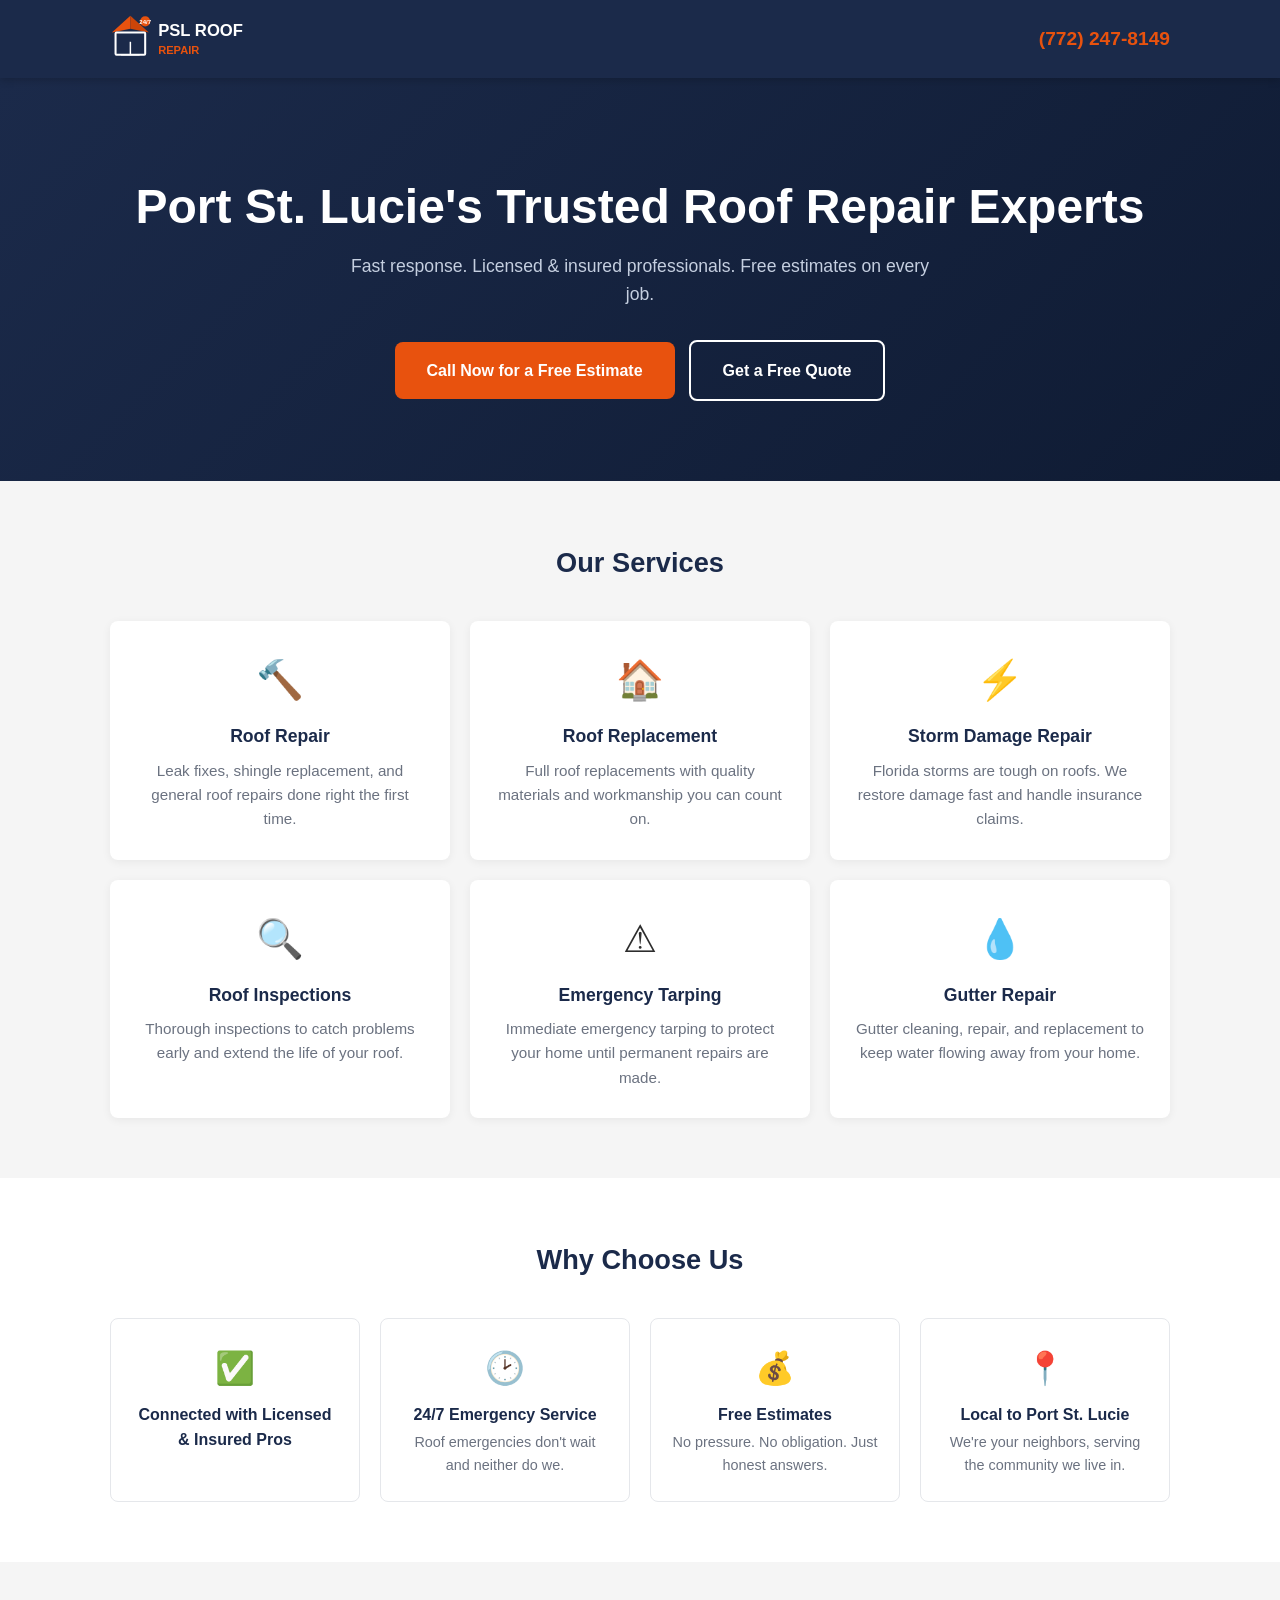
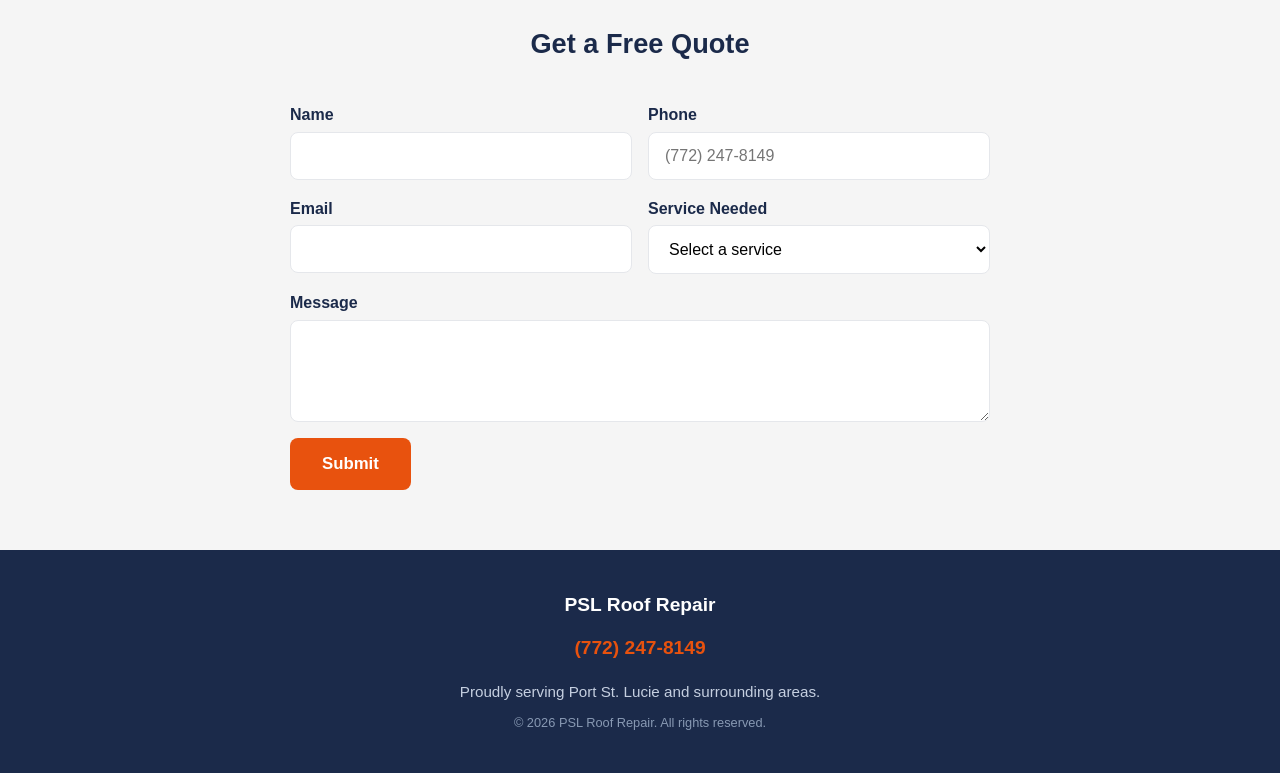
==== index.html @ 0d6a842d "Initial commit of PSL Roof Repair site" ====
<!DOCTYPE html>
<html lang="en">
<head>
    <meta charset="UTF-8">
    <meta name="viewport" content="width=device-width, initial-scale=1.0">
    <title>PSL Roof Repair | Port St. Lucie's Trusted Roofing Experts</title>
    <meta name="description" content="Fast, reliable roof repair in Port St. Lucie, FL. Licensed & insured professionals. Free estimates. Call now for emergency service.">
    <meta name="keywords" content="roof repair Port St Lucie, roofing contractor Port St Lucie FL, storm damage repair, roof replacement, emergency roof repair, gutter repair, roof inspection">
    <link rel="canonical" href="https://example.com/">
    <!-- Security headers -->
    <meta name="referrer" content="strict-origin-when-cross-origin">
    <meta http-equiv="X-Content-Type-Options" content="nosniff">
    <!-- Open Graph -->
    <meta property="og:title" content="PSL Roof Repair | Port St. Lucie's Trusted Roofing Experts">
    <meta property="og:description" content="Fast, reliable roof repair in Port St. Lucie, FL. Licensed & insured professionals. Free estimates. Call now for emergency service.">
    <meta property="og:type" content="website">
    <meta property="og:locale" content="en_US">
    <!-- Schema.org LocalBusiness -->
    <script type="application/ld+json">
    {
        "@context": "https://schema.org",
        "@type": "RoofingContractor",
        "name": "PSL Roof Repair",
        "description": "Fast, reliable roof repair in Port St. Lucie, FL. Licensed & insured professionals.",
        "telephone": "+1-772-247-8149",
        "url": "https://example.com/",
        "areaServed": {
            "@type": "City",
            "name": "Port St. Lucie",
            "containedInPlace": {
                "@type": "State",
                "name": "Florida"
            }
        },
        "serviceType": [
            "Roof Repair",
            "Roof Replacement",
            "Storm Damage Repair",
            "Roof Inspection",
            "Emergency Tarping",
            "Gutter Repair"
        ],
        "address": {
            "@type": "PostalAddress",
            "addressLocality": "Port St. Lucie",
            "addressRegion": "FL",
            "addressCountry": "US"
        },
        "openingHours": "Mo-Su 00:00-23:59",
        "priceRange": "$$"
    }
    </script>
    <link rel="stylesheet" href="styles.css">
</head>
<body>

    <header class="site-header" id="siteHeader">
        <div class="header-inner">
            <a href="/" class="logo" aria-label="PSL Roof Repair - Home">
                <svg xmlns="http://www.w3.org/2000/svg" viewBox="0 0 175 54" aria-hidden="true" focusable="false">
                    <!-- House icon -->
                    <polygon points="22,2 2,20 22,16" fill="#e8520e"/>
                    <polygon points="22,2 42,20 22,16" fill="#cc4509"/>
                    <rect x="6" y="20" width="32" height="24" rx="1" fill="none" stroke="#ffffff" stroke-width="2.2" stroke-linejoin="round"/>
                    <line x1="22" y1="44" x2="22" y2="30" stroke="#ffffff" stroke-width="1.6"/>
                    <line x1="12" y1="44" x2="32" y2="44" stroke="#ffffff" stroke-width="1.6"/>
                    <!-- 24/7 emergency badge -->
                    <circle cx="38" cy="8" r="5.5" fill="#e8520e"/>
                    <text x="38" y="10.5" text-anchor="middle" font-family="Arial,Helvetica,sans-serif" font-size="6.5" font-weight="bold" fill="#ffffff">24/7</text>
                    <!-- Company name -->
                    <text x="52" y="24" font-family="Arial,Helvetica,sans-serif" font-size="18" font-weight="bold" fill="#ffffff">PSL ROOF</text>
                    <text x="52" y="43" font-family="Arial,Helvetica,sans-serif" font-size="12" font-weight="bold" fill="#e8520e">REPAIR</text>
                </svg>
            </a>
            <!-- This number will be automatically swapped by CallRail's Dynamic Number Insertion once the snippet below is installed — no manual change needed here. -->
            <a href="tel:+17722478149" class="header-phone">(772) 247-8149</a>
        </div>
    </header>

    <section class="hero">
        <div class="hero-inner">
            <h1>Port St. Lucie's Trusted Roof Repair Experts</h1>
            <p class="hero-sub">Fast response. Licensed &amp; insured professionals. Free estimates on every job.</p>
            <div class="hero-buttons">
                <a href="tel:+17722478149" class="btn btn-primary">Call Now for a Free Estimate</a>
                <a href="#contact" class="btn btn-secondary">Get a Free Quote</a>
            </div>
        </div>
    </section>

    <section class="services" id="services">
        <div class="container">
            <h2 class="section-title">Our Services</h2>
            <div class="services-grid">
                <div class="service-card">
                    <div class="service-icon" role="img" aria-label="Roof repair">&#128296;</div>
                    <h3>Roof Repair</h3>
                    <p>Leak fixes, shingle replacement, and general roof repairs done right the first time.</p>
                </div>
                <div class="service-card">
                    <div class="service-icon" role="img" aria-label="Roof replacement">&#127968;</div>
                    <h3>Roof Replacement</h3>
                    <p>Full roof replacements with quality materials and workmanship you can count on.</p>
                </div>
                <div class="service-card">
                    <div class="service-icon" role="img" aria-label="Storm damage">&#9889;</div>
                    <h3>Storm Damage Repair</h3>
                    <p>Florida storms are tough on roofs. We restore damage fast and handle insurance claims.</p>
                </div>
                <div class="service-card">
                    <div class="service-icon" role="img" aria-label="Roof inspection">&#128269;</div>
                    <h3>Roof Inspections</h3>
                    <p>Thorough inspections to catch problems early and extend the life of your roof.</p>
                </div>
                <div class="service-card">
                    <div class="service-icon" role="img" aria-label="Emergency warning">&#9888;</div>
                    <h3>Emergency Tarping</h3>
                    <p>Immediate emergency tarping to protect your home until permanent repairs are made.</p>
                </div>
                <div class="service-card">
                    <div class="service-icon" role="img" aria-label="Gutter repair">&#128167;</div>
                    <h3>Gutter Repair</h3>
                    <p>Gutter cleaning, repair, and replacement to keep water flowing away from your home.</p>
                </div>
            </div>
        </div>
    </section>

    <section class="why-us" id="why-us">
        <div class="container">
            <h2 class="section-title">Why Choose Us</h2>
            <div class="trust-grid">
                <!--
                    IMPORTANT: Florida Statute 489 governs contractor licensing claims.
                    Do NOT display "Licensed & Insured" until a specific contractor is confirmed
                    and their license number is verified with the Florida DBPR. Update the badge
                    text below and optionally reveal the hidden license number element.
                -->
                <div class="trust-badge">
                    <div class="trust-icon">&#9989;</div>
                    <h3>Connected with Licensed &amp; Insured Pros</h3>
                    <span class="license-number" id="licenseNumber"></span>
                </div>
                <div class="trust-badge">
                    <div class="trust-icon">&#128337;</div>
                    <h3>24/7 Emergency Service</h3>
                    <p>Roof emergencies don't wait and neither do we.</p>
                </div>
                <div class="trust-badge">
                    <div class="trust-icon">&#128176;</div>
                    <h3>Free Estimates</h3>
                    <p>No pressure. No obligation. Just honest answers.</p>
                </div>
                <div class="trust-badge">
                    <div class="trust-icon">&#128205;</div>
                    <h3>Local to Port St. Lucie</h3>
                    <p>We're your neighbors, serving the community we live in.</p>
                </div>
            </div>
        </div>
    </section>

    <section class="contact" id="contact">
        <div class="container">
            <h2 class="section-title">Get a Free Quote</h2>
            <form id="quote-form" class="contact-form" novalidate>
                <!-- Honeypot: real users never fill this out. Off-screen hidden, not display:none. -->
                <div class="honeypot" aria-hidden="true">
                    <label for="website">Website</label>
                    <input type="text" id="website" name="website" tabindex="-1" autocomplete="off">
                </div>
                <div class="form-row">
                    <div class="form-group">
                        <label for="name">Name</label>
                        <input type="text" id="name" name="name" required maxlength="100">
                    </div>
                    <div class="form-group">
                        <label for="phone">Phone</label>
                        <input type="tel" id="phone" name="phone" required pattern="[\+]?[\d\-\(\)\s]{7,20}" maxlength="20" placeholder="(772) 247-8149">
                    </div>
                </div>
                <div class="form-row">
                    <div class="form-group">
                        <label for="email">Email</label>
                        <input type="email" id="email" name="email" maxlength="254">
                    </div>
                    <div class="form-group">
                        <label for="service">Service Needed</label>
                        <select id="service" name="service" required>
                            <option value="">Select a service</option>
                            <option value="roof-repair">Roof Repair</option>
                            <option value="roof-replacement">Roof Replacement</option>
                            <option value="storm-damage">Storm Damage Repair</option>
                            <option value="roof-inspection">Roof Inspection</option>
                            <option value="emergency-tarping">Emergency Tarping</option>
                            <option value="gutter-repair">Gutter Repair</option>
                        </select>
                    </div>
                </div>
                <div class="form-group">
                    <label for="message">Message</label>
                    <textarea id="message" name="message" rows="4" maxlength="1000"></textarea>
                </div>
                <button type="submit" class="btn btn-primary">Submit</button>
            </form>
            <div id="formSuccess" class="form-success" hidden>
                Thanks! We'll call you shortly.
            </div>
        </div>
    </section>

    <footer class="site-footer">
        <div class="container">
            <p class="footer-name">PSL Roof Repair</p>
            <!-- This number will be automatically swapped by CallRail's Dynamic Number Insertion once the snippet below is installed — no manual change needed here. -->
            <a href="tel:+17722478149" class="footer-phone">(772) 247-8149</a>
            <p class="footer-area">Proudly serving Port St. Lucie and surrounding areas.</p>
            <p class="footer-copy">&copy; 2026 PSL Roof Repair. All rights reserved.</p>
        </div>
    </footer>

    <script src="script.js"></script>
    <script type="text/javascript" src="https://cdn.callrail.com/companies/820027693/a71645b14a01992f9c2d/12/swap.js"></script>
</body>
</html>
---- styles.css ----
*,
*::before,
*::after {
    margin: 0;
    padding: 0;
    box-sizing: border-box;
}

:root {
    --navy: #1b2a4a;
    --charcoal: #2d2d2d;
    --accent: #e8520e;
    --accent-hover: #cc4509;
    --white: #ffffff;
    --off-white: #f5f5f5;
    --gray: #6b7280;
    --light-gray: #e5e7eb;
    --radius: 8px;
}

html {
    scroll-behavior: smooth;
    scroll-padding-top: 80px;
    overflow-x: hidden;
}

body {
    font-family: -apple-system, BlinkMacSystemFont, "Segoe UI", Roboto, Helvetica, Arial, sans-serif;
    font-size: 16px;
    color: var(--charcoal);
    line-height: 1.6;
    background: var(--white);
    -webkit-text-size-adjust: 100%;
    overflow-x: hidden;
}

.container {
    max-width: 1100px;
    margin: 0 auto;
    padding: 0 20px;
}

/* ── Header ───────────────────────────────────── */

.site-header {
    position: sticky;
    top: 0;
    z-index: 100;
    background: var(--navy);
    box-shadow: 0 2px 8px rgba(0, 0, 0, 0.2);
}

.header-inner {
    max-width: 1100px;
    margin: 0 auto;
    padding: 14px 20px;
    display: flex;
    align-items: center;
    justify-content: space-between;
}

.logo {
    display: flex;
    align-items: center;
    text-decoration: none;
    height: 42px;
}

.logo svg {
    height: 100%;
    width: auto;
    display: block;
}

.header-phone {
    font-size: 1.2rem;
    font-weight: 700;
    color: var(--accent);
    text-decoration: none;
    min-height: 44px;
    display: inline-flex;
    align-items: center;
}

.header-phone:hover {
    text-decoration: underline;
}

/* ── Hero ─────────────────────────────────────── */

.hero {
    background: linear-gradient(135deg, var(--navy) 0%, #0f1b33 100%);
    color: var(--white);
    text-align: center;
    padding: 80px 20px 60px;
}

.hero h1 {
    font-size: 2rem;
    line-height: 1.2;
    margin-bottom: 16px;
}

.hero-sub {
    font-size: 1.1rem;
    color: #c5cfe0;
    max-width: 600px;
    margin: 0 auto 32px;
}

.hero-buttons {
    display: flex;
    flex-direction: column;
    gap: 14px;
    align-items: center;
}

/* ── Buttons ──────────────────────────────────── */

.btn {
    display: inline-block;
    padding: 16px 32px;
    font-size: 1rem;
    font-weight: 600;
    text-decoration: none;
    border: none;
    border-radius: var(--radius);
    cursor: pointer;
    transition: background 0.2s, transform 0.15s;
}

.btn:active {
    transform: scale(0.97);
}

.btn-primary {
    background: var(--accent);
    color: var(--white);
}

.btn-primary:hover {
    background: var(--accent-hover);
}

.btn-secondary {
    background: transparent;
    color: var(--white);
    border: 2px solid var(--white);
}

.btn-secondary:hover {
    background: rgba(255, 255, 255, 0.1);
}

/* ── Section Shared ───────────────────────────── */

.section-title {
    text-align: center;
    font-size: 1.7rem;
    margin-bottom: 36px;
    color: var(--navy);
}

section {
    padding: 60px 0;
}

/* ── Services ─────────────────────────────────── */

.services {
    background: var(--off-white);
}

.services-grid {
    display: grid;
    grid-template-columns: 1fr;
    gap: 20px;
}

.service-card {
    background: var(--white);
    border-radius: var(--radius);
    padding: 28px 24px;
    text-align: center;
    box-shadow: 0 2px 10px rgba(0, 0, 0, 0.06);
    transition: box-shadow 0.2s;
}

.service-card:hover {
    box-shadow: 0 4px 18px rgba(0, 0, 0, 0.12);
}

.service-icon {
    font-size: 2.4rem;
    margin-bottom: 12px;
}

.service-card h3 {
    font-size: 1.1rem;
    margin-bottom: 8px;
    color: var(--navy);
}

.service-card p {
    font-size: 0.95rem;
    color: var(--gray);
}

/* ── Why Choose Us ────────────────────────────── */

.trust-grid {
    display: grid;
    grid-template-columns: 1fr;
    gap: 20px;
}

.trust-badge {
    background: var(--white);
    border: 1px solid var(--light-gray);
    border-radius: var(--radius);
    padding: 24px 20px;
    text-align: center;
}

.trust-icon {
    font-size: 2rem;
    margin-bottom: 8px;
}

.trust-badge h3 {
    font-size: 1rem;
    margin-bottom: 4px;
    color: var(--navy);
}

.trust-badge p {
    font-size: 0.9rem;
    color: var(--gray);
}

.license-number {
    display: none;
}

/* ── Contact Form ─────────────────────────────── */

.contact {
    background: var(--off-white);
}

.contact-form {
    max-width: 700px;
    margin: 0 auto;
}

.honeypot {
    position: absolute;
    left: -9999px;
    top: -9999px;
    opacity: 0;
    height: 0;
    overflow: hidden;
    pointer-events: none;
}

.form-row {
    display: grid;
    grid-template-columns: 1fr;
    gap: 16px;
}

.form-group {
    display: flex;
    flex-direction: column;
    margin-bottom: 16px;
}

.form-group label {
    font-size: 16px;
    font-weight: 600;
    margin-bottom: 4px;
    color: var(--navy);
}

.form-group input,
.form-group select,
.form-group textarea {
    padding: 14px 16px;
    font-size: 16px;
    border: 1px solid var(--light-gray);
    border-radius: var(--radius);
    font-family: inherit;
    background: var(--white);
    min-height: 48px;
}

.form-group input:focus,
.form-group select:focus,
.form-group textarea:focus {
    outline: 2px solid var(--accent);
    border-color: var(--accent);
}

.contact-form .btn {
    width: 100%;
    font-size: 1.05rem;
}

.form-success {
    text-align: center;
    max-width: 700px;
    margin: 24px auto 0;
    padding: 20px;
    background: #ecfdf5;
    color: #065f46;
    border-radius: var(--radius);
    font-weight: 600;
    font-size: 1.05rem;
}

/* ── Footer ───────────────────────────────────── */

.site-footer {
    background: var(--navy);
    color: var(--white);
    text-align: center;
    padding: 40px 20px;
}

.footer-name {
    font-size: 1.2rem;
    font-weight: 700;
    margin-bottom: 6px;
}

.footer-phone {
    display: inline-flex;
    align-items: center;
    font-size: 1.2rem;
    font-weight: 700;
    color: var(--accent);
    text-decoration: none;
    margin-bottom: 10px;
    min-height: 44px;
}

.footer-phone:hover {
    text-decoration: underline;
}

.footer-area {
    font-size: 0.95rem;
    color: #c5cfe0;
    margin-bottom: 8px;
}

.footer-copy {
    font-size: 0.8rem;
    color: #8899b3;
}

/* ── Responsive: 600px+ ───────────────────────── */

@media (min-width: 600px) {
    .logo {
        height: 46px;
    }

    .hero h1 {
        font-size: 2.6rem;
    }

    .hero-buttons {
        flex-direction: row;
        justify-content: center;
    }

    .services-grid {
        grid-template-columns: repeat(2, 1fr);
    }

    .trust-grid {
        grid-template-columns: repeat(2, 1fr);
    }

    .form-row {
        grid-template-columns: 1fr 1fr;
    }

    .contact-form .btn {
        width: auto;
    }
}

/* ── Responsive: 900px+ ───────────────────────── */

@media (min-width: 900px) {
    .logo {
        height: 50px;
    }

    .hero {
        padding: 100px 20px 80px;
    }

    .hero h1 {
        font-size: 3rem;
    }

    .services-grid {
        grid-template-columns: repeat(3, 1fr);
    }

    .trust-grid {
        grid-template-columns: repeat(4, 1fr);
    }
}
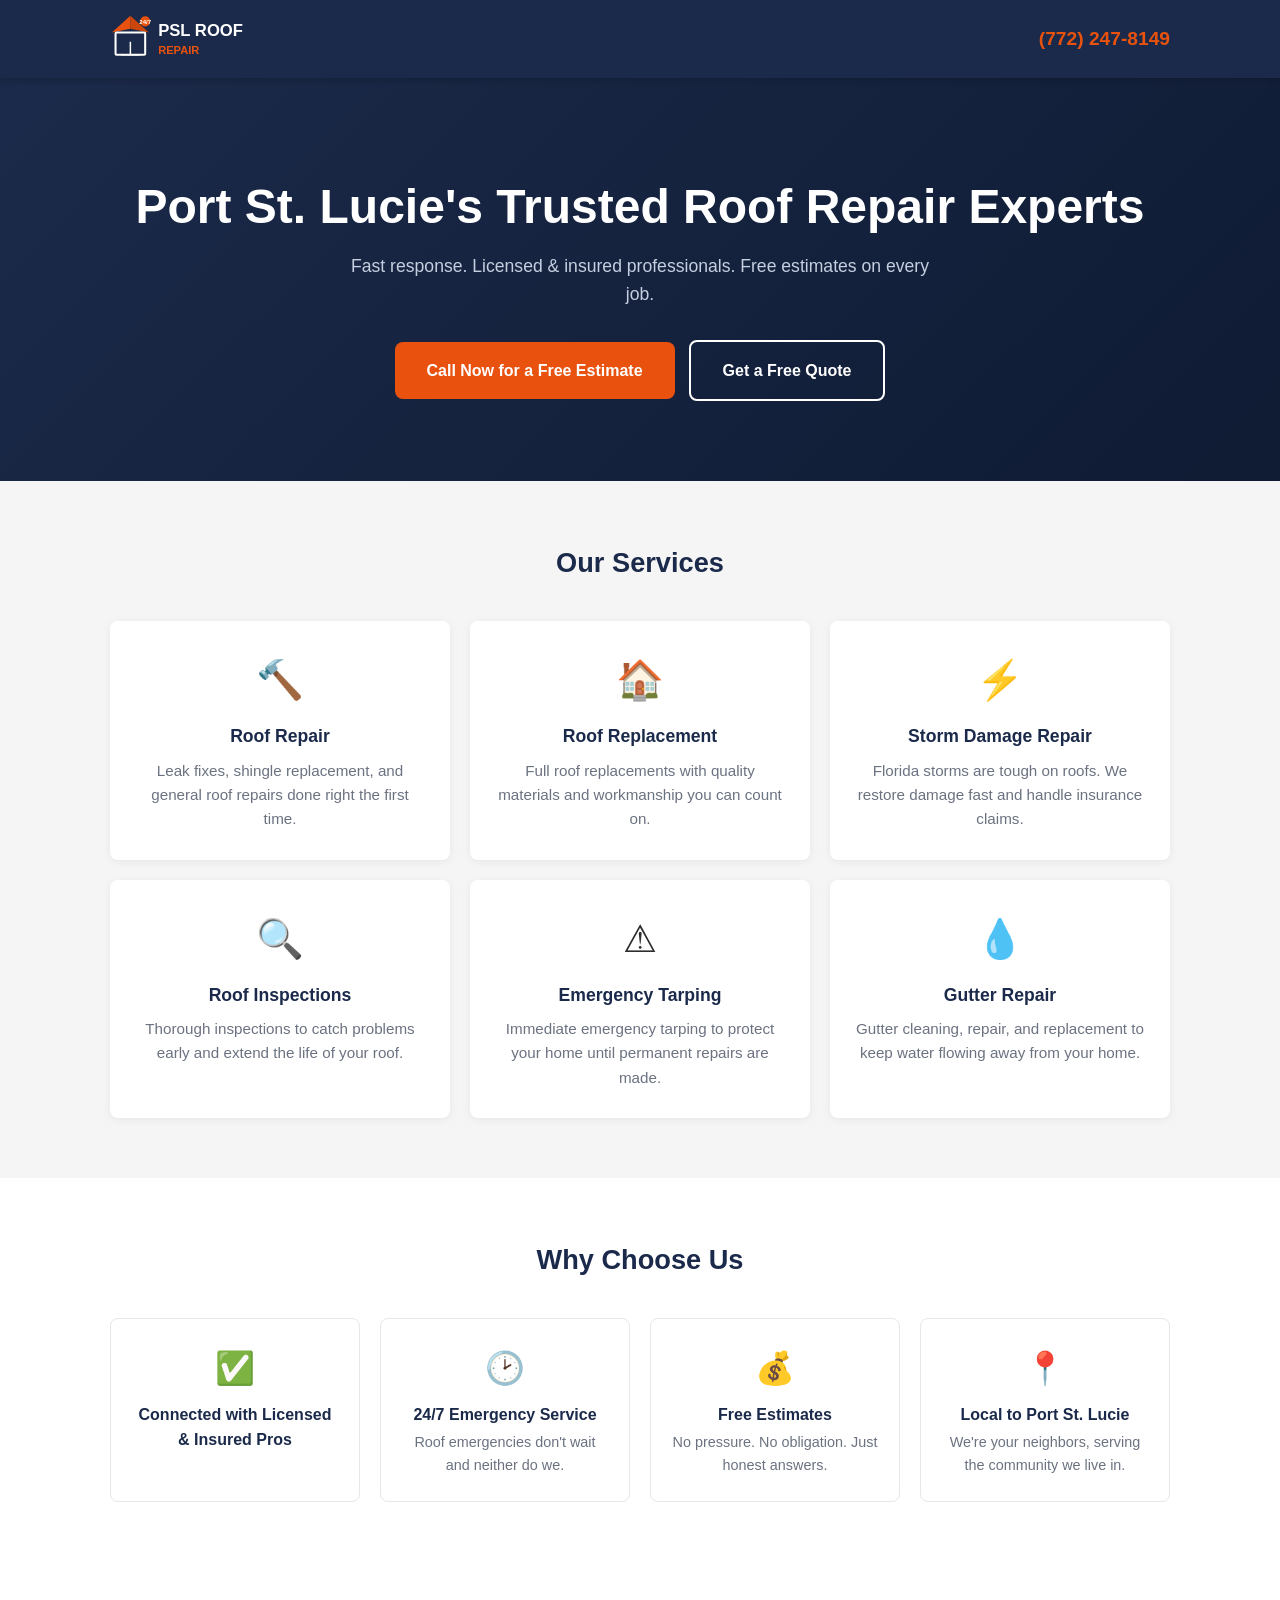
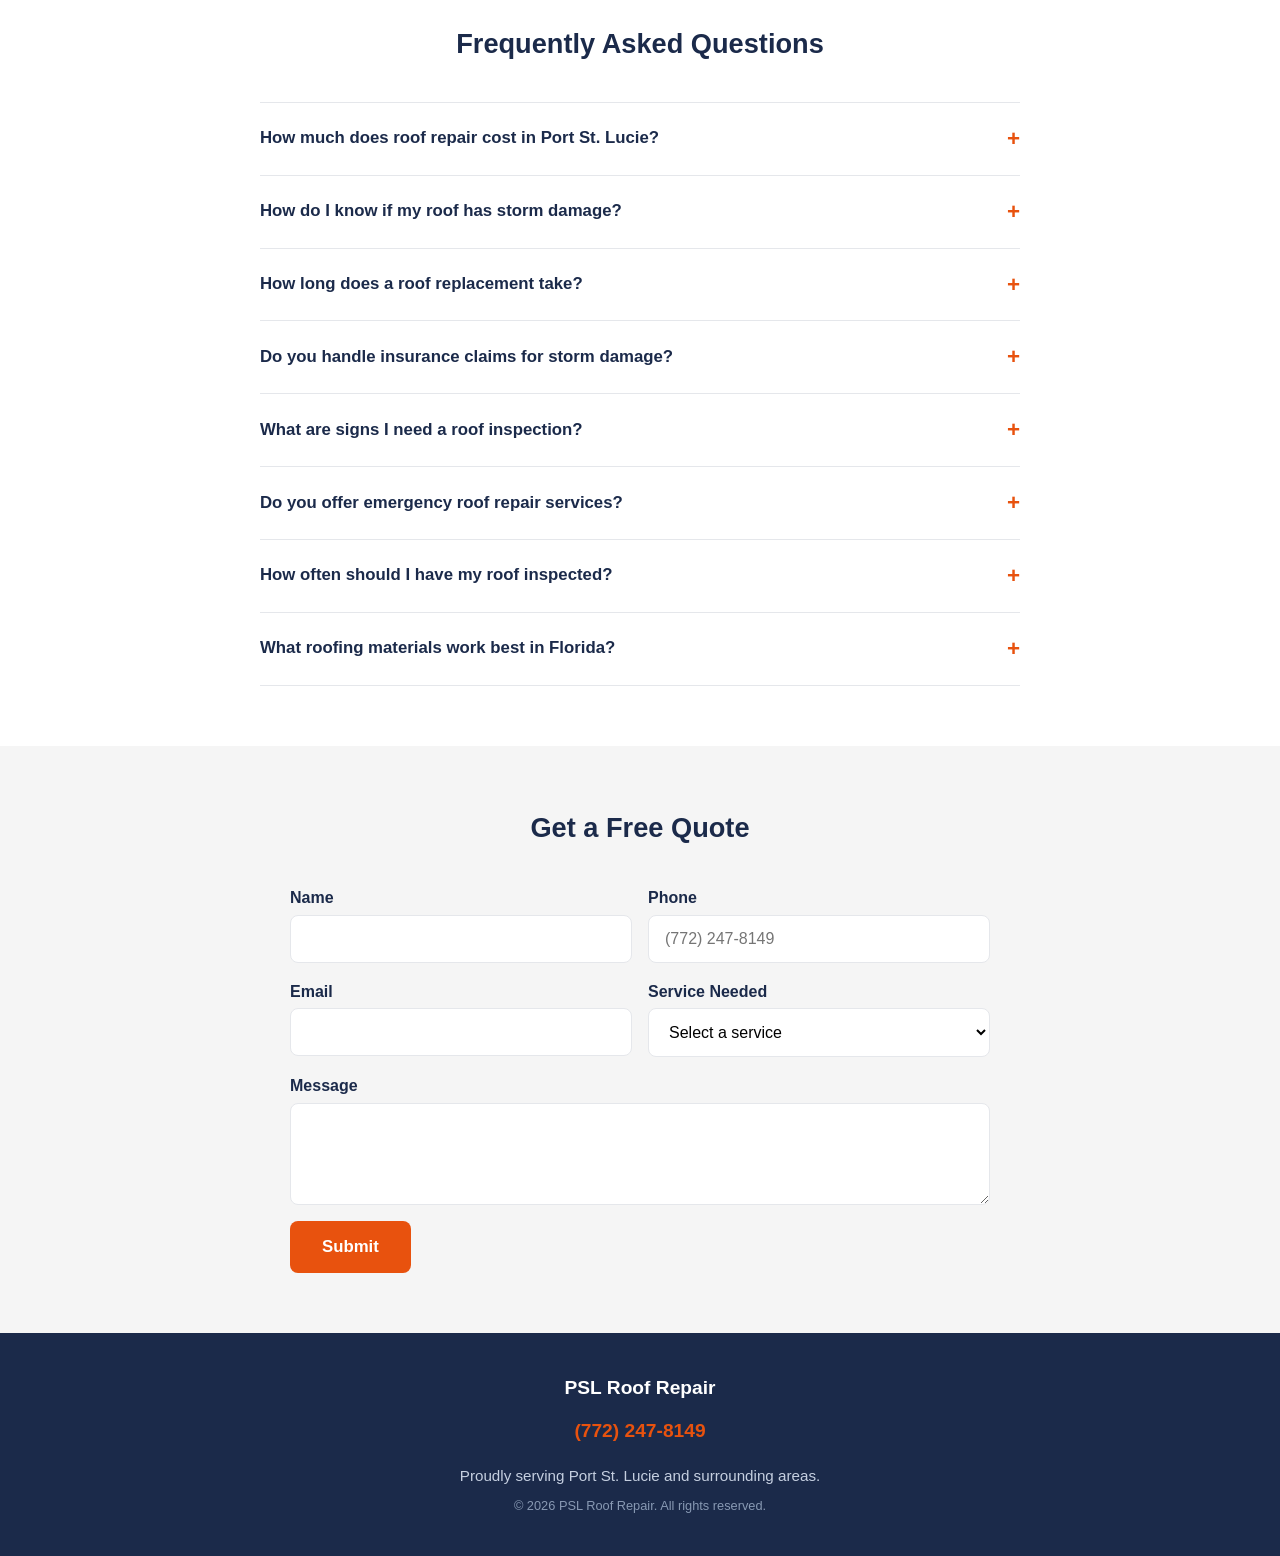
==== commit eab9d69a: "Add FAQ section with schema markup" ====
--- a/index.html
+++ b/index.html
@@ -6,7 +6,8 @@
     <title>PSL Roof Repair | Port St. Lucie's Trusted Roofing Experts</title>
     <meta name="description" content="Fast, reliable roof repair in Port St. Lucie, FL. Licensed & insured professionals. Free estimates. Call now for emergency service.">
     <meta name="keywords" content="roof repair Port St Lucie, roofing contractor Port St Lucie FL, storm damage repair, roof replacement, emergency roof repair, gutter repair, roof inspection">
-    <link rel="canonical" href="https://example.com/">
+    <link rel="canonical" href="https://pslroofrepair.com/">
+    <link rel="icon" type="image/svg+xml" href="data:image/svg+xml,%3Csvg xmlns='http://www.w3.org/2000/svg' viewBox='0 0 48 48'%3E%3Cpolygon points='24,4 4,22 24,17' fill='%23e8520e'/%3E%3Cpolygon points='24,4 44,22 24,17' fill='%23cc4509'/%3E%3Crect x='8' y='22' width='32' height='22' rx='1' fill='none' stroke='%231b2a4a' stroke-width='2.5'/%3E%3C/svg%3E">
     <!-- Security headers -->
     <meta name="referrer" content="strict-origin-when-cross-origin">
     <meta http-equiv="X-Content-Type-Options" content="nosniff">
@@ -23,7 +24,7 @@
         "name": "PSL Roof Repair",
         "description": "Fast, reliable roof repair in Port St. Lucie, FL. Licensed & insured professionals.",
         "telephone": "+1-772-247-8149",
-        "url": "https://example.com/",
+        "url": "https://pslroofrepair.com/",
         "areaServed": {
             "@type": "City",
             "name": "Port St. Lucie",
@@ -50,6 +51,79 @@
         "priceRange": "$$"
     }
     </script>
+    <!-- FAQPage structured data for rich snippets -->
+    <script type="application/ld+json">
+    {
+        "@context": "https://schema.org",
+        "@type": "FAQPage",
+        "mainEntity": [
+            {
+                "@type": "Question",
+                "name": "How much does roof repair cost in Port St. Lucie?",
+                "acceptedAnswer": {
+                    "@type": "Answer",
+                    "text": "Roof repair costs vary depending on the extent of the damage, the type of roofing material, and the size of the area that needs work. Minor repairs like replacing a few shingles are typically affordable, while more extensive damage from storms or leaks may cost more. We offer free estimates so you know exactly what to expect before any work begins."
+                }
+            },
+            {
+                "@type": "Question",
+                "name": "How do I know if my roof has storm damage?",
+                "acceptedAnswer": {
+                    "@type": "Answer",
+                    "text": "Common signs of storm damage include missing or curled shingles, dents in gutters or flashing, water stains on your ceiling, and granules collecting in your downspouts. After any significant storm in the Port St. Lucie area, it is a good idea to have a professional inspection to catch damage that may not be visible from the ground."
+                }
+            },
+            {
+                "@type": "Question",
+                "name": "How long does a roof replacement take?",
+                "acceptedAnswer": {
+                    "@type": "Answer",
+                    "text": "Most residential roof replacements in Port St. Lucie take one to three days, depending on the size of the roof, the complexity of the job, and weather conditions. Your contractor should give you a clear timeline before work starts so you know what to plan for."
+                }
+            },
+            {
+                "@type": "Question",
+                "name": "Do you handle insurance claims for storm damage?",
+                "acceptedAnswer": {
+                    "@type": "Answer",
+                    "text": "Yes, we can help guide you through the insurance claims process for storm damage. We document the damage thoroughly and work with your insurance company to make the process as smooth as possible. Our goal is to help you get the coverage you are entitled to without the stress of handling it alone."
+                }
+            },
+            {
+                "@type": "Question",
+                "name": "What are signs I need a roof inspection?",
+                "acceptedAnswer": {
+                    "@type": "Answer",
+                    "text": "You should consider a roof inspection if you notice missing or damaged shingles, leaks or water stains inside your home, sagging areas on the roof, or if your roof is over 15 to 20 years old. After a major storm, an inspection is also a good idea even if you do not see obvious damage, since issues can develop over time."
+                }
+            },
+            {
+                "@type": "Question",
+                "name": "Do you offer emergency roof repair services?",
+                "acceptedAnswer": {
+                    "@type": "Answer",
+                    "text": "Yes, we provide emergency roof repair and tarping services for situations like active leaks or severe storm damage. When your home is exposed to the elements, acting quickly is critical to prevent further interior damage. Contact us right away and we will respond as fast as possible to protect your home."
+                }
+            },
+            {
+                "@type": "Question",
+                "name": "How often should I have my roof inspected?",
+                "acceptedAnswer": {
+                    "@type": "Answer",
+                    "text": "Most roofing professionals recommend having your roof inspected once a year, as well as after any major storm. Regular inspections help catch small problems before they turn into costly repairs and can extend the overall life of your roof."
+                }
+            },
+            {
+                "@type": "Question",
+                "name": "What roofing materials work best in Florida?",
+                "acceptedAnswer": {
+                    "@type": "Answer",
+                    "text": "In Florida's hot and storm-prone climate, materials that resist wind, heat, and moisture are ideal. Architectural shingles, metal roofing, and tile are all popular choices in Port St. Lucie because of their durability and ability to withstand high winds. A local roofing professional can help you choose the best option for your home and budget."
+                }
+            }
+        ]
+    }
+    </script>
     <link rel="stylesheet" href="styles.css">
 </head>
 <body>
@@ -160,6 +234,46 @@
         </div>
     </section>
 
+    <section class="faq" id="faq">
+        <div class="container">
+            <h2 class="section-title">Frequently Asked Questions</h2>
+            <div class="faq-list">
+                <details class="faq-item">
+                    <summary class="faq-question">How much does roof repair cost in Port St. Lucie?</summary>
+                    <div class="faq-answer"><p>Roof repair costs vary depending on the extent of the damage, the type of roofing material, and the size of the area that needs work. Minor repairs like replacing a few shingles are typically affordable, while more extensive damage from storms or leaks may cost more. We offer free estimates so you know exactly what to expect before any work begins.</p></div>
+                </details>
+                <details class="faq-item">
+                    <summary class="faq-question">How do I know if my roof has storm damage?</summary>
+                    <div class="faq-answer"><p>Common signs of storm damage include missing or curled shingles, dents in gutters or flashing, water stains on your ceiling, and granules collecting in your downspouts. After any significant storm in the Port St. Lucie area, it is a good idea to have a professional inspection to catch damage that may not be visible from the ground.</p></div>
+                </details>
+                <details class="faq-item">
+                    <summary class="faq-question">How long does a roof replacement take?</summary>
+                    <div class="faq-answer"><p>Most residential roof replacements in Port St. Lucie take one to three days, depending on the size of the roof, the complexity of the job, and weather conditions. Your contractor should give you a clear timeline before work starts so you know what to plan for.</p></div>
+                </details>
+                <details class="faq-item">
+                    <summary class="faq-question">Do you handle insurance claims for storm damage?</summary>
+                    <div class="faq-answer"><p>Yes, we can help guide you through the insurance claims process for storm damage. We document the damage thoroughly and work with your insurance company to make the process as smooth as possible. Our goal is to help you get the coverage you are entitled to without the stress of handling it alone.</p></div>
+                </details>
+                <details class="faq-item">
+                    <summary class="faq-question">What are signs I need a roof inspection?</summary>
+                    <div class="faq-answer"><p>You should consider a roof inspection if you notice missing or damaged shingles, leaks or water stains inside your home, sagging areas on the roof, or if your roof is over 15 to 20 years old. After a major storm, an inspection is also a good idea even if you do not see obvious damage, since issues can develop over time.</p></div>
+                </details>
+                <details class="faq-item">
+                    <summary class="faq-question">Do you offer emergency roof repair services?</summary>
+                    <div class="faq-answer"><p>Yes, we provide emergency roof repair and tarping services for situations like active leaks or severe storm damage. When your home is exposed to the elements, acting quickly is critical to prevent further interior damage. Contact us right away and we will respond as fast as possible to protect your home.</p></div>
+                </details>
+                <details class="faq-item">
+                    <summary class="faq-question">How often should I have my roof inspected?</summary>
+                    <div class="faq-answer"><p>Most roofing professionals recommend having your roof inspected once a year, as well as after any major storm. Regular inspections help catch small problems before they turn into costly repairs and can extend the overall life of your roof.</p></div>
+                </details>
+                <details class="faq-item">
+                    <summary class="faq-question">What roofing materials work best in Florida?</summary>
+                    <div class="faq-answer"><p>In Florida's hot and storm-prone climate, materials that resist wind, heat, and moisture are ideal. Architectural shingles, metal roofing, and tile are all popular choices in Port St. Lucie because of their durability and ability to withstand high winds. A local roofing professional can help you choose the best option for your home and budget.</p></div>
+                </details>
+            </div>
+        </div>
+    </section>
+
     <section class="contact" id="contact">
         <div class="container">
             <h2 class="section-title">Get a Free Quote</h2>
--- a/styles.css
+++ b/styles.css
@@ -242,6 +242,67 @@
     display: none;
 }
 
+/* ── FAQ ─────────────────────────────────────── */
+
+.faq {
+    background: var(--white);
+}
+
+.faq-list {
+    max-width: 760px;
+    margin: 0 auto;
+}
+
+.faq-item {
+    border-bottom: 1px solid var(--light-gray);
+}
+
+.faq-item:first-child {
+    border-top: 1px solid var(--light-gray);
+}
+
+.faq-question {
+    display: flex;
+    align-items: center;
+    justify-content: space-between;
+    padding: 18px 0;
+    font-size: 1.05rem;
+    font-weight: 600;
+    color: var(--navy);
+    cursor: pointer;
+    list-style: none;
+    gap: 12px;
+    min-height: 44px;
+}
+
+.faq-question::-webkit-details-marker {
+    display: none;
+}
+
+.faq-question::after {
+    content: "+";
+    font-size: 1.4rem;
+    font-weight: 700;
+    color: var(--accent);
+    flex-shrink: 0;
+    transition: transform 0.2s;
+}
+
+.faq-item[open] .faq-question::after {
+    transform: rotate(45deg);
+}
+
+.faq-answer {
+    padding: 0 0 20px;
+    color: var(--gray);
+    font-size: 0.95rem;
+    line-height: 1.7;
+}
+
+.faq-answer p {
+    margin: 0;
+}
+
 /* ── Contact Form ─────────────────────────────── */
 
 .contact {
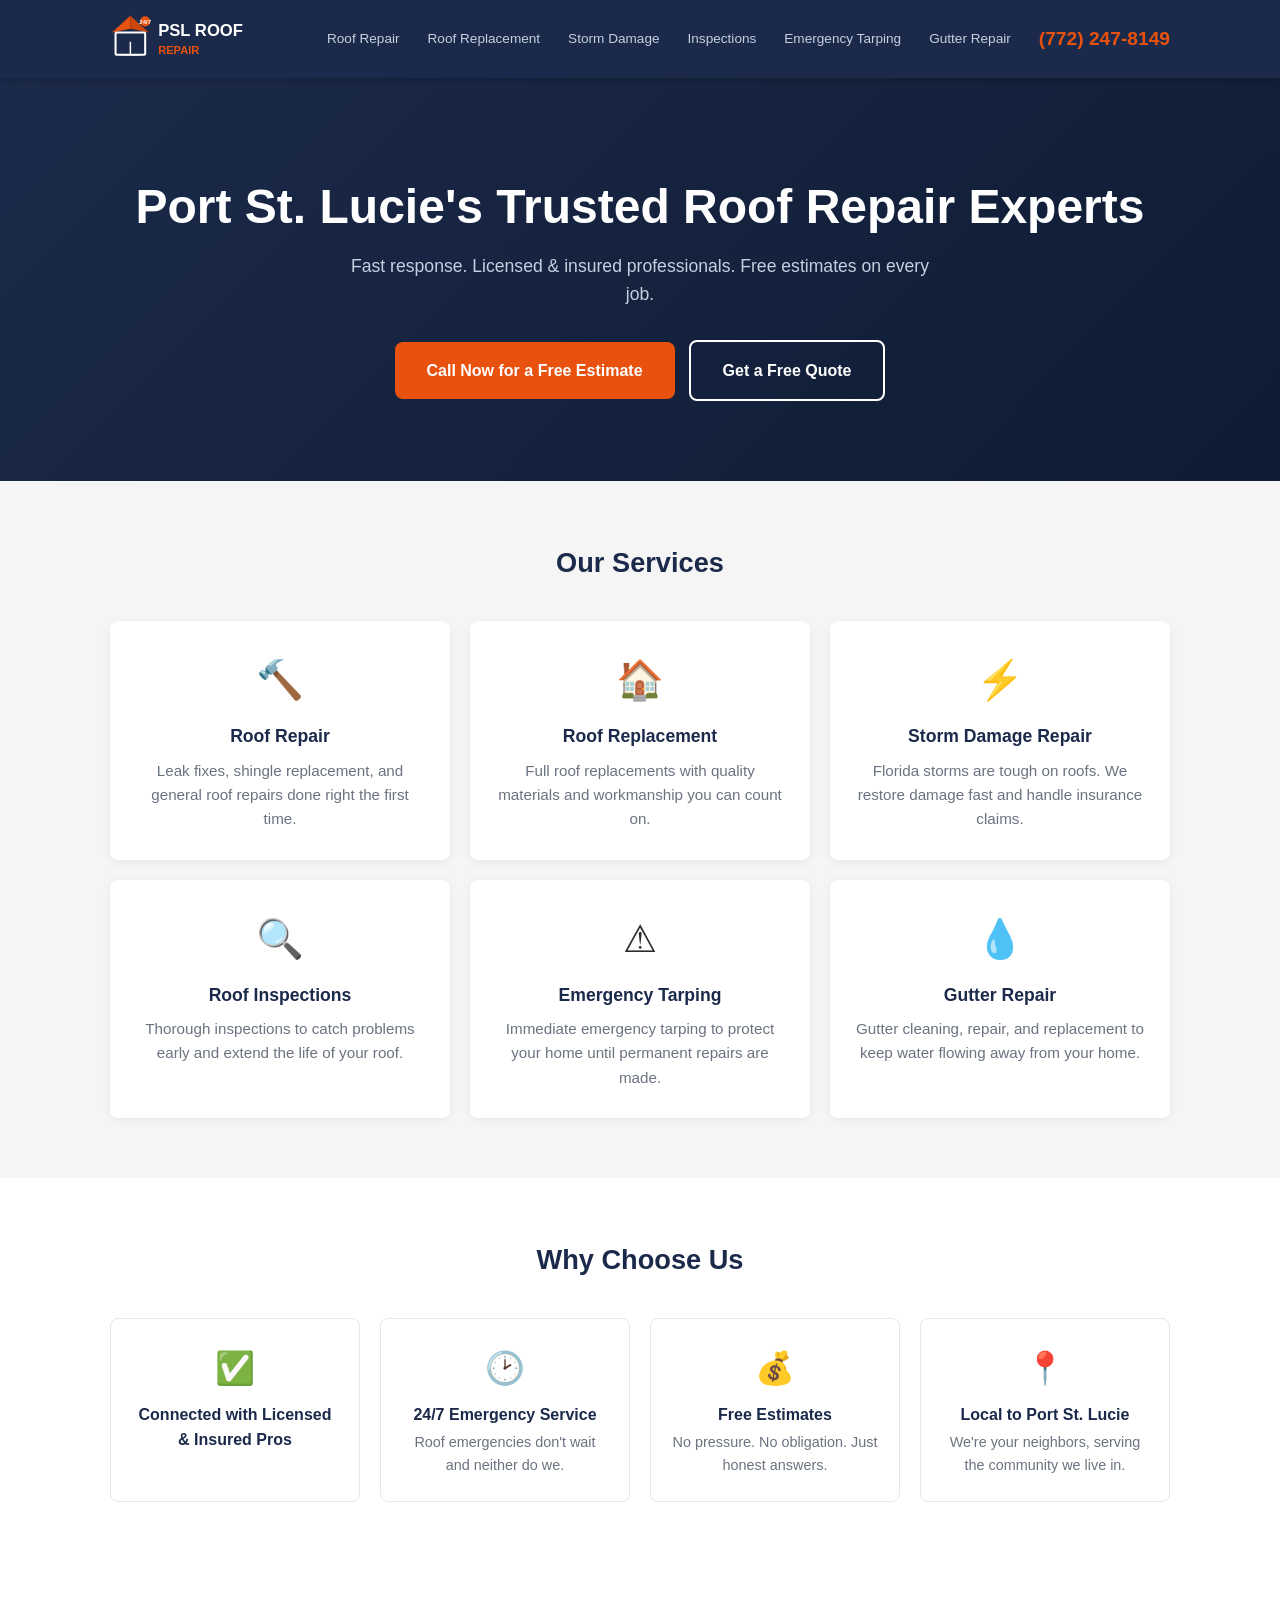
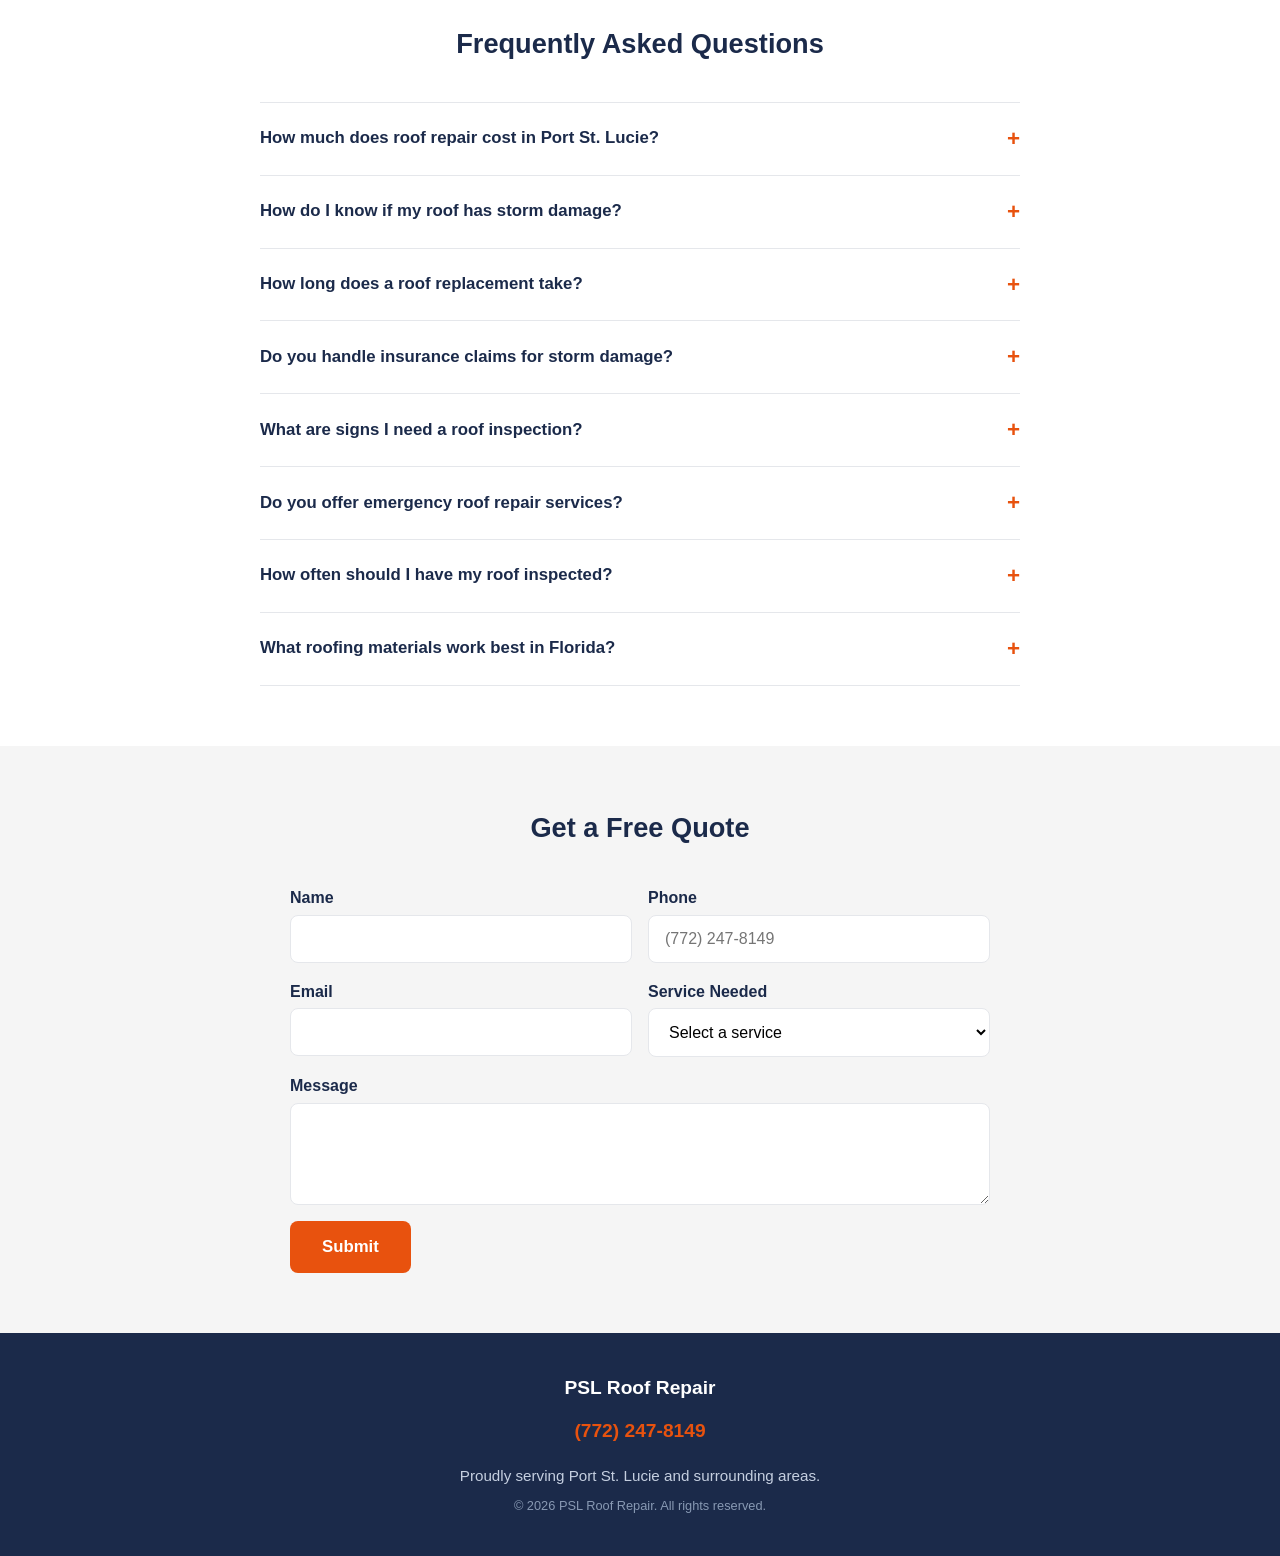
==== commit 1892821b: "Add 6 service pages with unique content, schema, and navigation" ====
--- a/index.html
+++ b/index.html
@@ -130,7 +130,7 @@
 
     <header class="site-header" id="siteHeader">
         <div class="header-inner">
-            <a href="/" class="logo" aria-label="PSL Roof Repair - Home">
+            <a href="index.html" class="logo" aria-label="PSL Roof Repair - Home">
                 <svg xmlns="http://www.w3.org/2000/svg" viewBox="0 0 175 54" aria-hidden="true" focusable="false">
                     <!-- House icon -->
                     <polygon points="22,2 2,20 22,16" fill="#e8520e"/>
@@ -146,8 +146,21 @@
                     <text x="52" y="43" font-family="Arial,Helvetica,sans-serif" font-size="12" font-weight="bold" fill="#e8520e">REPAIR</text>
                 </svg>
             </a>
-            <!-- This number will be automatically swapped by CallRail's Dynamic Number Insertion once the snippet below is installed — no manual change needed here. -->
-            <a href="tel:+17722478149" class="header-phone">(772) 247-8149</a>
+            <div class="header-right">
+                <nav class="services-dropdown" id="servicesNav">
+                    <button class="nav-toggle" aria-label="Services menu" aria-expanded="false">&#9776;</button>
+                    <div class="services-dropdown-menu">
+                        <a href="roof-repair.html">Roof Repair</a>
+                        <a href="roof-replacement.html">Roof Replacement</a>
+                        <a href="storm-damage-repair.html">Storm Damage</a>
+                        <a href="roof-inspections.html">Inspections</a>
+                        <a href="emergency-tarping.html">Emergency Tarping</a>
+                        <a href="gutter-repair.html">Gutter Repair</a>
+                    </div>
+                </nav>
+                <!-- This number will be automatically swapped by CallRail's Dynamic Number Insertion once the snippet below is installed — no manual change needed here. -->
+                <a href="tel:+17722478149" class="header-phone">(772) 247-8149</a>
+            </div>
         </div>
     </header>
 
@@ -166,36 +179,36 @@
         <div class="container">
             <h2 class="section-title">Our Services</h2>
             <div class="services-grid">
-                <div class="service-card">
+                <a href="roof-repair.html" class="service-card">
                     <div class="service-icon" role="img" aria-label="Roof repair">&#128296;</div>
                     <h3>Roof Repair</h3>
                     <p>Leak fixes, shingle replacement, and general roof repairs done right the first time.</p>
-                </div>
-                <div class="service-card">
+                </a>
+                <a href="roof-replacement.html" class="service-card">
                     <div class="service-icon" role="img" aria-label="Roof replacement">&#127968;</div>
                     <h3>Roof Replacement</h3>
                     <p>Full roof replacements with quality materials and workmanship you can count on.</p>
-                </div>
-                <div class="service-card">
+                </a>
+                <a href="storm-damage-repair.html" class="service-card">
                     <div class="service-icon" role="img" aria-label="Storm damage">&#9889;</div>
                     <h3>Storm Damage Repair</h3>
                     <p>Florida storms are tough on roofs. We restore damage fast and handle insurance claims.</p>
-                </div>
-                <div class="service-card">
+                </a>
+                <a href="roof-inspections.html" class="service-card">
                     <div class="service-icon" role="img" aria-label="Roof inspection">&#128269;</div>
                     <h3>Roof Inspections</h3>
                     <p>Thorough inspections to catch problems early and extend the life of your roof.</p>
-                </div>
-                <div class="service-card">
+                </a>
+                <a href="emergency-tarping.html" class="service-card">
                     <div class="service-icon" role="img" aria-label="Emergency warning">&#9888;</div>
                     <h3>Emergency Tarping</h3>
                     <p>Immediate emergency tarping to protect your home until permanent repairs are made.</p>
-                </div>
-                <div class="service-card">
+                </a>
+                <a href="gutter-repair.html" class="service-card">
                     <div class="service-icon" role="img" aria-label="Gutter repair">&#128167;</div>
                     <h3>Gutter Repair</h3>
                     <p>Gutter cleaning, repair, and replacement to keep water flowing away from your home.</p>
-                </div>
+                </a>
             </div>
         </div>
     </section>
--- a/styles.css
+++ b/styles.css
@@ -86,6 +86,93 @@
     text-decoration: underline;
 }
 
+/* ── Nav ──────────────────────────────────────── */
+
+.header-right {
+    display: flex;
+    align-items: center;
+    gap: 16px;
+}
+
+.nav-toggle {
+    display: flex;
+    align-items: center;
+    justify-content: center;
+    width: 44px;
+    height: 44px;
+    background: none;
+    border: none;
+    color: var(--white);
+    font-size: 1.5rem;
+    cursor: pointer;
+}
+
+.services-dropdown {
+    position: relative;
+}
+
+.services-dropdown-menu {
+    display: none;
+    position: absolute;
+    right: 0;
+    top: 100%;
+    background: var(--white);
+    border-radius: var(--radius);
+    box-shadow: 0 4px 20px rgba(0, 0, 0, 0.15);
+    min-width: 220px;
+    z-index: 200;
+    padding: 8px 0;
+    margin-top: 8px;
+}
+
+.services-dropdown-menu a {
+    display: block;
+    padding: 10px 20px;
+    color: var(--charcoal);
+    text-decoration: none;
+    font-size: 0.95rem;
+    white-space: nowrap;
+}
+
+.services-dropdown-menu a:hover {
+    background: var(--off-white);
+    color: var(--accent);
+}
+
+.services-dropdown.open .services-dropdown-menu {
+    display: block;
+}
+
+@media (min-width: 768px) {
+    .nav-toggle {
+        display: none;
+    }
+
+    .services-dropdown-menu {
+        display: block;
+        position: static;
+        background: transparent;
+        box-shadow: none;
+        min-width: auto;
+        padding: 0;
+        margin-top: 0;
+        display: flex;
+        gap: 4px;
+    }
+
+    .services-dropdown-menu a {
+        padding: 8px 12px;
+        font-size: 0.85rem;
+        color: #c5cfe0;
+        border-radius: var(--radius);
+    }
+
+    .services-dropdown-menu a:hover {
+        background: rgba(255, 255, 255, 0.1);
+        color: var(--white);
+    }
+}
+
 /* ── Hero ─────────────────────────────────────── */
 
 .hero {
@@ -165,6 +252,69 @@
     padding: 60px 0;
 }
 
+/* ── Service Page Content ─────────────────────── */
+
+.service-content {
+    background: var(--white);
+}
+
+.service-content .container {
+    max-width: 760px;
+}
+
+.service-content h2 {
+    font-size: 1.5rem;
+    color: var(--navy);
+    margin-bottom: 20px;
+}
+
+.service-content p {
+    font-size: 1rem;
+    line-height: 1.8;
+    color: var(--charcoal);
+    margin-bottom: 16px;
+}
+
+.service-content p:last-child {
+    margin-bottom: 0;
+}
+
+/* ── CTA Banner ───────────────────────────────── */
+
+.cta-banner {
+    background: var(--navy);
+    color: var(--white);
+    text-align: center;
+    padding: 50px 20px;
+}
+
+.cta-banner h2 {
+    font-size: 1.6rem;
+    margin-bottom: 10px;
+}
+
+.cta-banner p {
+    color: #c5cfe0;
+    margin-bottom: 24px;
+    max-width: 500px;
+    margin-left: auto;
+    margin-right: auto;
+}
+
+.cta-buttons {
+    display: flex;
+    flex-direction: column;
+    gap: 12px;
+    align-items: center;
+}
+
+@media (min-width: 600px) {
+    .cta-buttons {
+        flex-direction: row;
+        justify-content: center;
+    }
+}
+
 /* ── Services ─────────────────────────────────── */
 
 .services {
@@ -183,11 +333,16 @@
     padding: 28px 24px;
     text-align: center;
     box-shadow: 0 2px 10px rgba(0, 0, 0, 0.06);
-    transition: box-shadow 0.2s;
+    transition: box-shadow 0.2s, transform 0.15s;
+    text-decoration: none;
+    color: inherit;
+    display: flex;
+    flex-direction: column;
 }
 
 .service-card:hover {
     box-shadow: 0 4px 18px rgba(0, 0, 0, 0.12);
+    transform: translateY(-2px);
 }
 
 .service-icon {
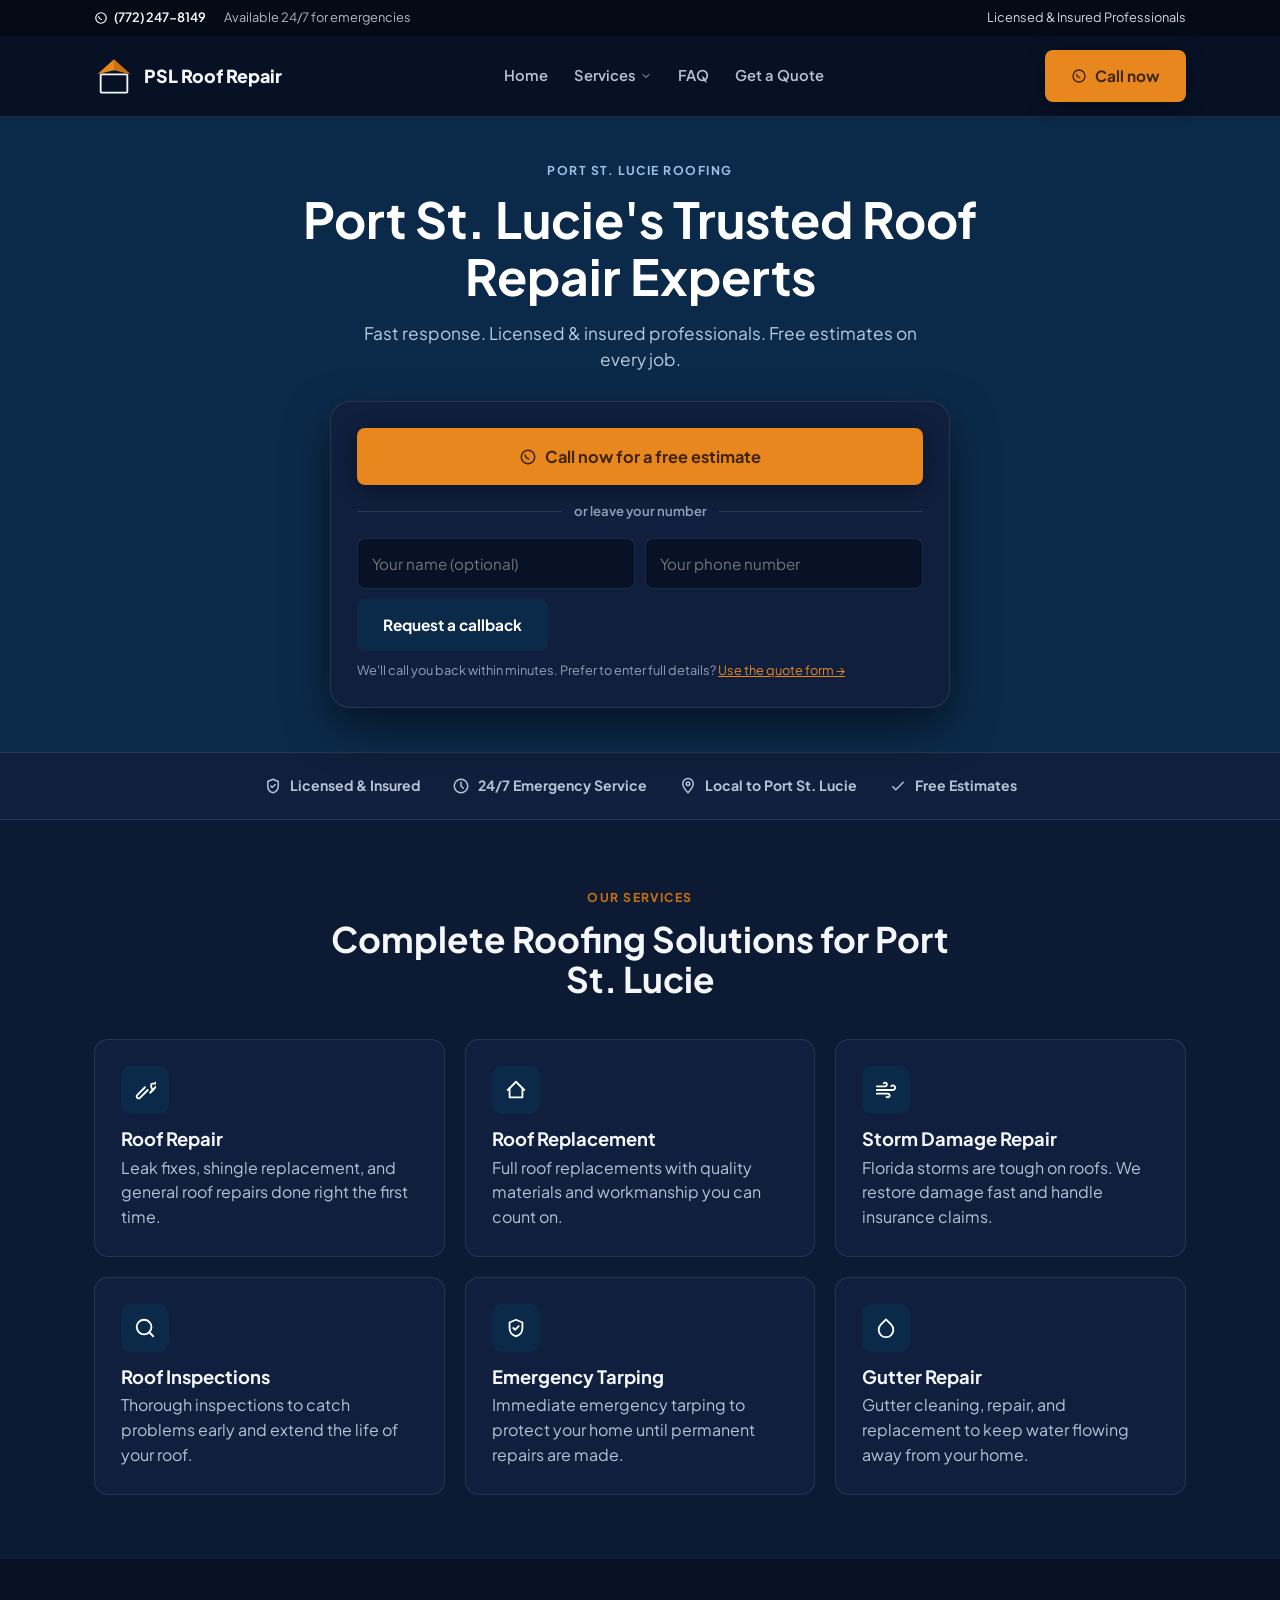
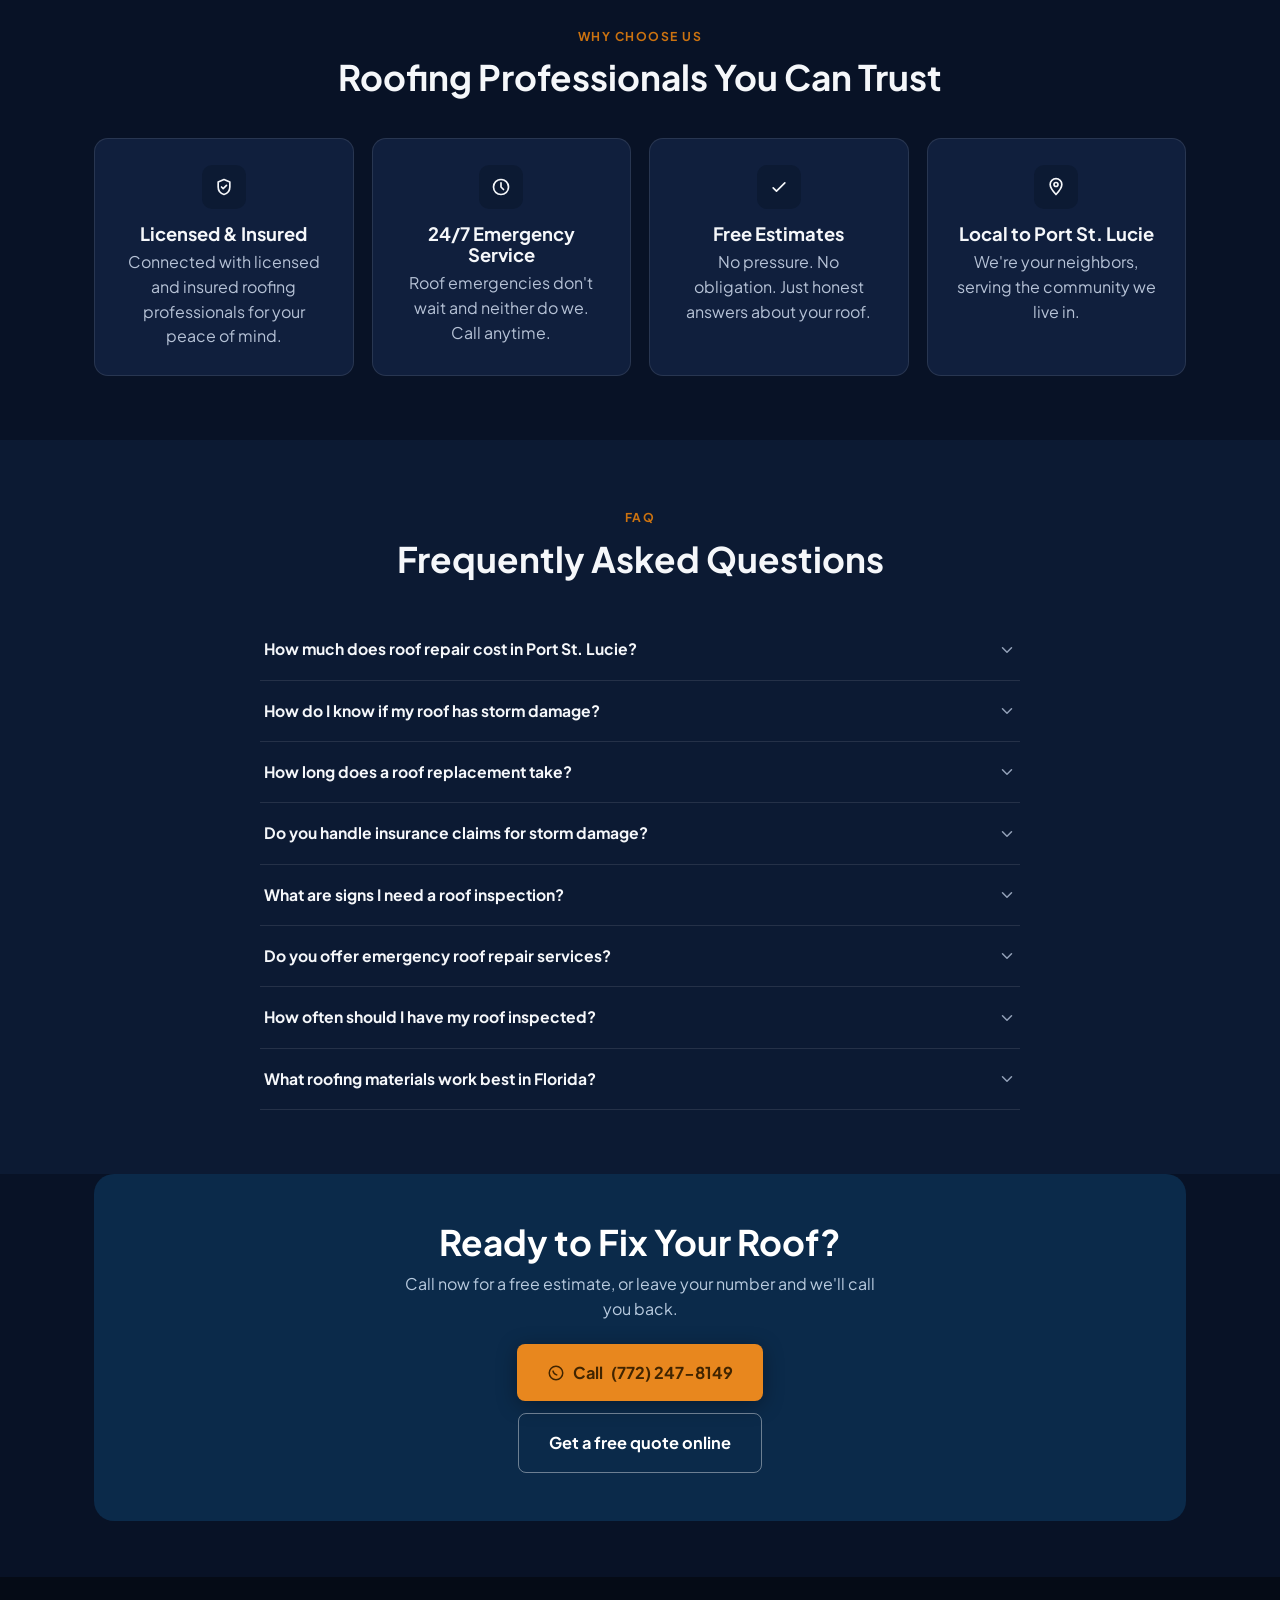
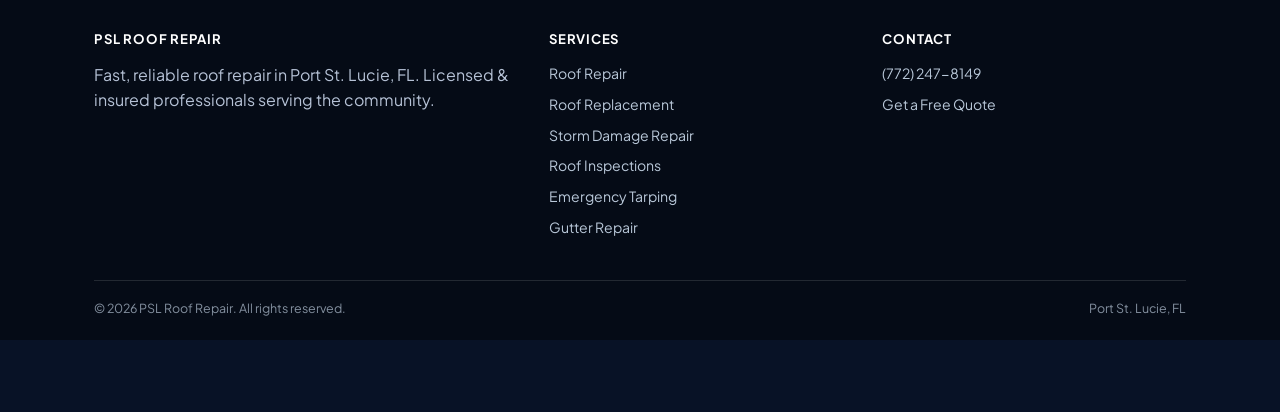
==== commit f7558141: "Rebuild homepage/quote page with call-first structure, config.js, standardized bot protection" ====
--- a/index.html
+++ b/index.html
@@ -1,352 +1,421 @@
 <!DOCTYPE html>
 <html lang="en">
 <head>
-    <meta charset="UTF-8">
-    <meta name="viewport" content="width=device-width, initial-scale=1.0">
-    <title>PSL Roof Repair | Port St. Lucie's Trusted Roofing Experts</title>
-    <meta name="description" content="Fast, reliable roof repair in Port St. Lucie, FL. Licensed & insured professionals. Free estimates. Call now for emergency service.">
-    <meta name="keywords" content="roof repair Port St Lucie, roofing contractor Port St Lucie FL, storm damage repair, roof replacement, emergency roof repair, gutter repair, roof inspection">
-    <link rel="canonical" href="https://pslroofrepair.com/">
-    <link rel="icon" type="image/svg+xml" href="data:image/svg+xml,%3Csvg xmlns='http://www.w3.org/2000/svg' viewBox='0 0 48 48'%3E%3Cpolygon points='24,4 4,22 24,17' fill='%23e8520e'/%3E%3Cpolygon points='24,4 44,22 24,17' fill='%23cc4509'/%3E%3Crect x='8' y='22' width='32' height='22' rx='1' fill='none' stroke='%231b2a4a' stroke-width='2.5'/%3E%3C/svg%3E">
-    <!-- Security headers -->
-    <meta name="referrer" content="strict-origin-when-cross-origin">
-    <meta http-equiv="X-Content-Type-Options" content="nosniff">
-    <!-- Open Graph -->
-    <meta property="og:title" content="PSL Roof Repair | Port St. Lucie's Trusted Roofing Experts">
-    <meta property="og:description" content="Fast, reliable roof repair in Port St. Lucie, FL. Licensed & insured professionals. Free estimates. Call now for emergency service.">
-    <meta property="og:type" content="website">
-    <meta property="og:locale" content="en_US">
-    <!-- Schema.org LocalBusiness -->
-    <script type="application/ld+json">
-    {
-        "@context": "https://schema.org",
-        "@type": "RoofingContractor",
-        "name": "PSL Roof Repair",
-        "description": "Fast, reliable roof repair in Port St. Lucie, FL. Licensed & insured professionals.",
-        "telephone": "+1-772-247-8149",
-        "url": "https://pslroofrepair.com/",
-        "areaServed": {
-            "@type": "City",
-            "name": "Port St. Lucie",
-            "containedInPlace": {
-                "@type": "State",
-                "name": "Florida"
-            }
-        },
-        "serviceType": [
-            "Roof Repair",
-            "Roof Replacement",
-            "Storm Damage Repair",
-            "Roof Inspection",
-            "Emergency Tarping",
-            "Gutter Repair"
-        ],
-        "address": {
-            "@type": "PostalAddress",
-            "addressLocality": "Port St. Lucie",
-            "addressRegion": "FL",
-            "addressCountry": "US"
-        },
-        "openingHours": "Mo-Su 00:00-23:59",
-        "priceRange": "$$"
+<meta charset="UTF-8">
+<meta name="viewport" content="width=device-width, initial-scale=1">
+<title>PSL Roof Repair | Port St. Lucie's Trusted Roofing Experts</title>
+<meta name="description" content="Fast, reliable roof repair in Port St. Lucie, FL. Licensed & insured professionals. Free estimates. Call now for emergency service.">
+<meta name="keywords" content="roof repair Port St Lucie, roofing contractor Port St Lucie FL, storm damage repair, roof replacement, emergency roof repair, gutter repair, roof inspection">
+<link rel="canonical" href="https://pslroofrepair.com/">
+<meta name="referrer" content="strict-origin-when-cross-origin">
+<meta http-equiv="X-Content-Type-Options" content="nosniff">
+<meta property="og:title" content="PSL Roof Repair | Port St. Lucie's Trusted Roofing Experts">
+<meta property="og:description" content="Fast, reliable roof repair in Port St. Lucie, FL. Licensed & insured professionals. Free estimates. Call now for emergency service.">
+<meta property="og:type" content="website">
+<meta property="og:locale" content="en_US">
+<link rel="icon" type="image/svg+xml" href="data:image/svg+xml,%3Csvg xmlns='http://www.w3.org/2000/svg' viewBox='0 0 48 48'%3E%3Cpolygon points='24,4 4,22 24,17' fill='%23e8871e'/%3E%3Cpolygon points='24,4 44,22 24,17' fill='%23cb7210'/%3E%3Crect x='8' y='22' width='32' height='22' rx='1' fill='none' stroke='%230b2a4a' stroke-width='2.5'/%3E%3C/svg%3E">
+<link rel="preconnect" href="https://fonts.googleapis.com">
+<link rel="preconnect" href="https://fonts.gstatic.com" crossorigin>
+<link href="https://fonts.googleapis.com/css2?family=Plus+Jakarta+Sans:wght@400;600;700;800&display=swap" rel="stylesheet">
+<script type="application/ld+json">
+{
+  "@context": "https://schema.org",
+  "@type": "RoofingContractor",
+  "name": "PSL Roof Repair",
+  "description": "Fast, reliable roof repair in Port St. Lucie, FL. Licensed & insured professionals.",
+  "telephone": "+1-772-247-8149",
+  "url": "https://pslroofrepair.com/",
+  "areaServed": {
+    "@type": "City",
+    "name": "Port St. Lucie",
+    "containedInPlace": {
+      "@type": "State",
+      "name": "Florida"
     }
-    </script>
-    <!-- FAQPage structured data for rich snippets -->
-    <script type="application/ld+json">
-    {
-        "@context": "https://schema.org",
-        "@type": "FAQPage",
-        "mainEntity": [
-            {
-                "@type": "Question",
-                "name": "How much does roof repair cost in Port St. Lucie?",
-                "acceptedAnswer": {
-                    "@type": "Answer",
-                    "text": "Roof repair costs vary depending on the extent of the damage, the type of roofing material, and the size of the area that needs work. Minor repairs like replacing a few shingles are typically affordable, while more extensive damage from storms or leaks may cost more. We offer free estimates so you know exactly what to expect before any work begins."
-                }
-            },
-            {
-                "@type": "Question",
-                "name": "How do I know if my roof has storm damage?",
-                "acceptedAnswer": {
-                    "@type": "Answer",
-                    "text": "Common signs of storm damage include missing or curled shingles, dents in gutters or flashing, water stains on your ceiling, and granules collecting in your downspouts. After any significant storm in the Port St. Lucie area, it is a good idea to have a professional inspection to catch damage that may not be visible from the ground."
-                }
-            },
-            {
-                "@type": "Question",
-                "name": "How long does a roof replacement take?",
-                "acceptedAnswer": {
-                    "@type": "Answer",
-                    "text": "Most residential roof replacements in Port St. Lucie take one to three days, depending on the size of the roof, the complexity of the job, and weather conditions. Your contractor should give you a clear timeline before work starts so you know what to plan for."
-                }
-            },
-            {
-                "@type": "Question",
-                "name": "Do you handle insurance claims for storm damage?",
-                "acceptedAnswer": {
-                    "@type": "Answer",
-                    "text": "Yes, we can help guide you through the insurance claims process for storm damage. We document the damage thoroughly and work with your insurance company to make the process as smooth as possible. Our goal is to help you get the coverage you are entitled to without the stress of handling it alone."
-                }
-            },
-            {
-                "@type": "Question",
-                "name": "What are signs I need a roof inspection?",
-                "acceptedAnswer": {
-                    "@type": "Answer",
-                    "text": "You should consider a roof inspection if you notice missing or damaged shingles, leaks or water stains inside your home, sagging areas on the roof, or if your roof is over 15 to 20 years old. After a major storm, an inspection is also a good idea even if you do not see obvious damage, since issues can develop over time."
-                }
-            },
-            {
-                "@type": "Question",
-                "name": "Do you offer emergency roof repair services?",
-                "acceptedAnswer": {
-                    "@type": "Answer",
-                    "text": "Yes, we provide emergency roof repair and tarping services for situations like active leaks or severe storm damage. When your home is exposed to the elements, acting quickly is critical to prevent further interior damage. Contact us right away and we will respond as fast as possible to protect your home."
-                }
-            },
-            {
-                "@type": "Question",
-                "name": "How often should I have my roof inspected?",
-                "acceptedAnswer": {
-                    "@type": "Answer",
-                    "text": "Most roofing professionals recommend having your roof inspected once a year, as well as after any major storm. Regular inspections help catch small problems before they turn into costly repairs and can extend the overall life of your roof."
-                }
-            },
-            {
-                "@type": "Question",
-                "name": "What roofing materials work best in Florida?",
-                "acceptedAnswer": {
-                    "@type": "Answer",
-                    "text": "In Florida's hot and storm-prone climate, materials that resist wind, heat, and moisture are ideal. Architectural shingles, metal roofing, and tile are all popular choices in Port St. Lucie because of their durability and ability to withstand high winds. A local roofing professional can help you choose the best option for your home and budget."
-                }
-            }
-        ]
+  },
+  "serviceType": [
+    "Roof Repair",
+    "Roof Replacement",
+    "Storm Damage Repair",
+    "Roof Inspection",
+    "Emergency Tarping",
+    "Gutter Repair"
+  ],
+  "address": {
+    "@type": "PostalAddress",
+    "addressLocality": "Port St. Lucie",
+    "addressRegion": "FL",
+    "addressCountry": "US"
+  },
+  "openingHours": "Mo-Su 00:00-23:59",
+  "priceRange": "$$"
+}
+</script>
+<script type="application/ld+json">
+{
+  "@context": "https://schema.org",
+  "@type": "FAQPage",
+  "mainEntity": [
+    {
+      "@type": "Question",
+      "name": "How much does roof repair cost in Port St. Lucie?",
+      "acceptedAnswer": {
+        "@type": "Answer",
+        "text": "Roof repair costs vary depending on the extent of the damage, the type of roofing material, and the size of the area that needs work. Minor repairs like replacing a few shingles are typically affordable, while more extensive damage from storms or leaks may cost more. We offer free estimates so you know exactly what to expect before any work begins."
+      }
+    },
+    {
+      "@type": "Question",
+      "name": "How do I know if my roof has storm damage?",
+      "acceptedAnswer": {
+        "@type": "Answer",
+        "text": "Common signs of storm damage include missing or curled shingles, dents in gutters or flashing, water stains on your ceiling, and granules collecting in your downspouts. After any significant storm in the Port St. Lucie area, it is a good idea to have a professional inspection to catch damage that may not be visible from the ground."
+      }
+    },
+    {
+      "@type": "Question",
+      "name": "How long does a roof replacement take?",
+      "acceptedAnswer": {
+        "@type": "Answer",
+        "text": "Most residential roof replacements in Port St. Lucie take one to three days, depending on the size of the roof, the complexity of the job, and weather conditions. Your contractor should give you a clear timeline before work starts so you know what to plan for."
+      }
+    },
+    {
+      "@type": "Question",
+      "name": "Do you handle insurance claims for storm damage?",
+      "acceptedAnswer": {
+        "@type": "Answer",
+        "text": "Yes, we can help guide you through the insurance claims process for storm damage. We document the damage thoroughly and work with your insurance company to make the process as smooth as possible. Our goal is to help you get the coverage you are entitled to without the stress of handling it alone."
+      }
+    },
+    {
+      "@type": "Question",
+      "name": "What are signs I need a roof inspection?",
+      "acceptedAnswer": {
+        "@type": "Answer",
+        "text": "You should consider a roof inspection if you notice missing or damaged shingles, leaks or water stains inside your home, sagging areas on the roof, or if your roof is over 15 to 20 years old. After a major storm, an inspection is also a good idea even if you do not see obvious damage, since issues can develop over time."
+      }
+    },
+    {
+      "@type": "Question",
+      "name": "Do you offer emergency roof repair services?",
+      "acceptedAnswer": {
+        "@type": "Answer",
+        "text": "Yes, we provide emergency roof repair and tarping services for situations like active leaks or severe storm damage. When your home is exposed to the elements, acting quickly is critical to prevent further interior damage. Contact us right away and we will respond as fast as possible to protect your home."
+      }
+    },
+    {
+      "@type": "Question",
+      "name": "How often should I have my roof inspected?",
+      "acceptedAnswer": {
+        "@type": "Answer",
+        "text": "Most roofing professionals recommend having your roof inspected once a year, as well as after any major storm. Regular inspections help catch small problems before they turn into costly repairs and can extend the overall life of your roof."
+      }
+    },
+    {
+      "@type": "Question",
+      "name": "What roofing materials work best in Florida?",
+      "acceptedAnswer": {
+        "@type": "Answer",
+        "text": "In Florida's hot and storm-prone climate, materials that resist wind, heat, and moisture are ideal. Architectural shingles, metal roofing, and tile are all popular choices in Port St. Lucie because of their durability and ability to withstand high winds. A local roofing professional can help you choose the best option for your home and budget."
+      }
     }
-    </script>
-    <link rel="stylesheet" href="styles.css">
+  ]
+}
+</script>
+<link rel="stylesheet" href="styles.css">
 </head>
 <body>
-
-    <header class="site-header" id="siteHeader">
-        <div class="header-inner">
-            <a href="index.html" class="logo" aria-label="PSL Roof Repair - Home">
-                <svg xmlns="http://www.w3.org/2000/svg" viewBox="0 0 175 54" aria-hidden="true" focusable="false">
-                    <!-- House icon -->
-                    <polygon points="22,2 2,20 22,16" fill="#e8520e"/>
-                    <polygon points="22,2 42,20 22,16" fill="#cc4509"/>
-                    <rect x="6" y="20" width="32" height="24" rx="1" fill="none" stroke="#ffffff" stroke-width="2.2" stroke-linejoin="round"/>
-                    <line x1="22" y1="44" x2="22" y2="30" stroke="#ffffff" stroke-width="1.6"/>
-                    <line x1="12" y1="44" x2="32" y2="44" stroke="#ffffff" stroke-width="1.6"/>
-                    <!-- 24/7 emergency badge -->
-                    <circle cx="38" cy="8" r="5.5" fill="#e8520e"/>
-                    <text x="38" y="10.5" text-anchor="middle" font-family="Arial,Helvetica,sans-serif" font-size="6.5" font-weight="bold" fill="#ffffff">24/7</text>
-                    <!-- Company name -->
-                    <text x="52" y="24" font-family="Arial,Helvetica,sans-serif" font-size="18" font-weight="bold" fill="#ffffff">PSL ROOF</text>
-                    <text x="52" y="43" font-family="Arial,Helvetica,sans-serif" font-size="12" font-weight="bold" fill="#e8520e">REPAIR</text>
-                </svg>
-            </a>
-            <div class="header-right">
-                <nav class="services-dropdown" id="servicesNav">
-                    <button class="nav-toggle" aria-label="Services menu" aria-expanded="false">&#9776;</button>
-                    <div class="services-dropdown-menu">
-                        <a href="roof-repair.html">Roof Repair</a>
-                        <a href="roof-replacement.html">Roof Replacement</a>
-                        <a href="storm-damage-repair.html">Storm Damage</a>
-                        <a href="roof-inspections.html">Inspections</a>
-                        <a href="emergency-tarping.html">Emergency Tarping</a>
-                        <a href="gutter-repair.html">Gutter Repair</a>
-                    </div>
-                </nav>
-                <!-- This number will be automatically swapped by CallRail's Dynamic Number Insertion once the snippet below is installed — no manual change needed here. -->
-                <a href="tel:+17722478149" class="header-phone">(772) 247-8149</a>
-            </div>
+<a href="#main" class="skip-link">Skip to content</a>
+
+<svg style="display:none" aria-hidden="true">
+<symbol id="i-chevron" viewBox="0 0 24 24"><path d="M6 9l6 6 6-6" fill="none" stroke="currentColor" stroke-width="2" stroke-linecap="round" stroke-linejoin="round"/></symbol>
+<symbol id="i-check" viewBox="0 0 24 24"><path d="M5 13l4 4L19 7" fill="none" stroke="currentColor" stroke-width="2" stroke-linecap="round" stroke-linejoin="round"/></symbol>
+<symbol id="i-arrow" viewBox="0 0 24 24"><path d="M5 12h14M13 6l6 6-6 6" fill="none" stroke="currentColor" stroke-width="2" stroke-linecap="round" stroke-linejoin="round"/></symbol>
+<symbol id="i-menu" viewBox="0 0 24 24"><path d="M4 7h16M4 12h16M4 17h16" fill="none" stroke="currentColor" stroke-width="2" stroke-linecap="round"/></symbol>
+<symbol id="i-phone" viewBox="0 0 24 24"><circle cx="12" cy="12" r="9" fill="none" stroke="currentColor" stroke-width="2"/><path d="M8 9.5c.6 2.6 2.4 4.4 5 5" fill="none" stroke="currentColor" stroke-width="2" stroke-linecap="round"/></symbol>
+<symbol id="i-shield" viewBox="0 0 24 24"><path d="M12 3l7 3v6c0 5-3.5 8-7 9-3.5-1-7-4-7-9V6l7-3z" fill="none" stroke="currentColor" stroke-width="2" stroke-linejoin="round"/><path d="M9 12l2 2 4-4" fill="none" stroke="currentColor" stroke-width="2" stroke-linecap="round" stroke-linejoin="round"/></symbol>
+<symbol id="i-clock" viewBox="0 0 24 24"><circle cx="12" cy="12" r="9" fill="none" stroke="currentColor" stroke-width="2"/><path d="M12 7v5l3 3" fill="none" stroke="currentColor" stroke-width="2" stroke-linecap="round"/></symbol>
+<symbol id="i-pin" viewBox="0 0 24 24"><path d="M12 21s7-7.5 7-12a7 7 0 1 0-14 0c0 4.5 7 12 7 12z" fill="none" stroke="currentColor" stroke-width="2" stroke-linejoin="round"/><circle cx="12" cy="9" r="2.4" fill="none" stroke="currentColor" stroke-width="2"/></symbol>
+<symbol id="i-hammer" viewBox="0 0 24 24"><path d="M15 12l-8.5 8.5c-.83.83-2.17.83-3 0s-.83-2.17 0-3L12 9" fill="none" stroke="currentColor" stroke-width="2" stroke-linecap="round" stroke-linejoin="round"/><path d="M17.64 15L22 10.64" fill="none" stroke="currentColor" stroke-width="2" stroke-linecap="round"/><path d="M20.91 11.7l-1.25-1.25c-.6-.6-.93-1.4-.93-2.25V6.5c0-.83.67-1.5 1.5-1.5h1.5c.85 0 1.65-.33 2.25-.93l.67-.67c.29-.29.67-.45 1.07-.45s.78.16 1.07.45c.58.58.58 1.52 0 2.11L18.9 13.5" fill="none" stroke="currentColor" stroke-width="2" stroke-linecap="round" stroke-linejoin="round"/></symbol>
+<symbol id="i-house" viewBox="0 0 24 24"><path d="M3 12l9-9 9 9" fill="none" stroke="currentColor" stroke-width="2" stroke-linecap="round" stroke-linejoin="round"/><path d="M5 10v10h14V10" fill="none" stroke="currentColor" stroke-width="2" stroke-linecap="round" stroke-linejoin="round"/></symbol>
+<symbol id="i-wind" viewBox="0 0 24 24"><path d="M9.59 4.59A2 2 0 1 1 11 8H2m10.59 11.41A2 2 0 1 0 14 16H2m15.73-8.27A2.5 2.5 0 1 1 19.5 12H2" fill="none" stroke="currentColor" stroke-width="2" stroke-linecap="round" stroke-linejoin="round"/></symbol>
+<symbol id="i-droplet" viewBox="0 0 24 24"><path d="M12 2.69l5.66 5.66a8 8 0 1 1-11.31 0z" fill="none" stroke="currentColor" stroke-width="2" stroke-linecap="round" stroke-linejoin="round"/></symbol>
+<symbol id="i-search" viewBox="0 0 24 24"><circle cx="11" cy="11" r="8" fill="none" stroke="currentColor" stroke-width="2"/><path d="M21 21l-4.35-4.35" fill="none" stroke="currentColor" stroke-width="2" stroke-linecap="round"/></symbol>
+</svg>
+
+<div class="utility-bar">
+  <div class="container">
+    <div class="u-left">
+      <a href="tel:+17722478149" data-phone-tel data-track-call><svg class="icon" width="14" height="14"><use href="#i-phone"/></svg> <span data-phone-display>(772) 247-8149</span></a>
+      <span class="hours-note">Available 24/7 for emergencies</span>
+    </div>
+    <div class="u-right">
+      <span>Licensed &amp; Insured Professionals</span>
+    </div>
+  </div>
+</div>
+
+<header class="site-header">
+  <div class="container nav-row">
+    <a href="index.html" class="brand" aria-label="PSL Roof Repair - Home">
+      <svg width="32" height="32" viewBox="0 0 48 48" class="logo-mark" aria-hidden="true">
+        <polygon points="24,4 4,22 24,17" fill="#E8871E"/>
+        <polygon points="24,4 44,22 24,17" fill="#CB7210"/>
+        <rect x="8" y="22" width="32" height="22" rx="1" fill="none" stroke="#F5F7FA" stroke-width="2.2"/>
+      </svg>
+      <span>PSL Roof Repair</span>
+    </a>
+    <nav class="nav-links">
+      <a href="index.html">Home</a>
+      <div class="dropdown">
+        <a href="#services">Services <svg class="icon" width="12" height="12"><use href="#i-chevron"/></svg></a>
+        <div class="dropdown-menu">
+          <a href="roof-repair.html">Roof Repair</a>
+          <a href="roof-replacement.html">Roof Replacement</a>
+          <a href="storm-damage-repair.html">Storm Damage Repair</a>
+          <a href="roof-inspections.html">Roof Inspections</a>
+          <a href="emergency-tarping.html">Emergency Tarping</a>
+          <a href="gutter-repair.html">Gutter Repair</a>
         </div>
-    </header>
-
-    <section class="hero">
-        <div class="hero-inner">
-            <h1>Port St. Lucie's Trusted Roof Repair Experts</h1>
-            <p class="hero-sub">Fast response. Licensed &amp; insured professionals. Free estimates on every job.</p>
-            <div class="hero-buttons">
-                <a href="tel:+17722478149" class="btn btn-primary">Call Now for a Free Estimate</a>
-                <a href="#contact" class="btn btn-secondary">Get a Free Quote</a>
-            </div>
-        </div>
-    </section>
-
-    <section class="services" id="services">
-        <div class="container">
-            <h2 class="section-title">Our Services</h2>
-            <div class="services-grid">
-                <a href="roof-repair.html" class="service-card">
-                    <div class="service-icon" role="img" aria-label="Roof repair">&#128296;</div>
-                    <h3>Roof Repair</h3>
-                    <p>Leak fixes, shingle replacement, and general roof repairs done right the first time.</p>
-                </a>
-                <a href="roof-replacement.html" class="service-card">
-                    <div class="service-icon" role="img" aria-label="Roof replacement">&#127968;</div>
-                    <h3>Roof Replacement</h3>
-                    <p>Full roof replacements with quality materials and workmanship you can count on.</p>
-                </a>
-                <a href="storm-damage-repair.html" class="service-card">
-                    <div class="service-icon" role="img" aria-label="Storm damage">&#9889;</div>
-                    <h3>Storm Damage Repair</h3>
-                    <p>Florida storms are tough on roofs. We restore damage fast and handle insurance claims.</p>
-                </a>
-                <a href="roof-inspections.html" class="service-card">
-                    <div class="service-icon" role="img" aria-label="Roof inspection">&#128269;</div>
-                    <h3>Roof Inspections</h3>
-                    <p>Thorough inspections to catch problems early and extend the life of your roof.</p>
-                </a>
-                <a href="emergency-tarping.html" class="service-card">
-                    <div class="service-icon" role="img" aria-label="Emergency warning">&#9888;</div>
-                    <h3>Emergency Tarping</h3>
-                    <p>Immediate emergency tarping to protect your home until permanent repairs are made.</p>
-                </a>
-                <a href="gutter-repair.html" class="service-card">
-                    <div class="service-icon" role="img" aria-label="Gutter repair">&#128167;</div>
-                    <h3>Gutter Repair</h3>
-                    <p>Gutter cleaning, repair, and replacement to keep water flowing away from your home.</p>
-                </a>
-            </div>
-        </div>
-    </section>
-
-    <section class="why-us" id="why-us">
-        <div class="container">
-            <h2 class="section-title">Why Choose Us</h2>
-            <div class="trust-grid">
-                <!--
-                    IMPORTANT: Florida Statute 489 governs contractor licensing claims.
-                    Do NOT display "Licensed & Insured" until a specific contractor is confirmed
-                    and their license number is verified with the Florida DBPR. Update the badge
-                    text below and optionally reveal the hidden license number element.
-                -->
-                <div class="trust-badge">
-                    <div class="trust-icon">&#9989;</div>
-                    <h3>Connected with Licensed &amp; Insured Pros</h3>
-                    <span class="license-number" id="licenseNumber"></span>
-                </div>
-                <div class="trust-badge">
-                    <div class="trust-icon">&#128337;</div>
-                    <h3>24/7 Emergency Service</h3>
-                    <p>Roof emergencies don't wait and neither do we.</p>
-                </div>
-                <div class="trust-badge">
-                    <div class="trust-icon">&#128176;</div>
-                    <h3>Free Estimates</h3>
-                    <p>No pressure. No obligation. Just honest answers.</p>
-                </div>
-                <div class="trust-badge">
-                    <div class="trust-icon">&#128205;</div>
-                    <h3>Local to Port St. Lucie</h3>
-                    <p>We're your neighbors, serving the community we live in.</p>
-                </div>
-            </div>
-        </div>
-    </section>
-
-    <section class="faq" id="faq">
-        <div class="container">
-            <h2 class="section-title">Frequently Asked Questions</h2>
-            <div class="faq-list">
-                <details class="faq-item">
-                    <summary class="faq-question">How much does roof repair cost in Port St. Lucie?</summary>
-                    <div class="faq-answer"><p>Roof repair costs vary depending on the extent of the damage, the type of roofing material, and the size of the area that needs work. Minor repairs like replacing a few shingles are typically affordable, while more extensive damage from storms or leaks may cost more. We offer free estimates so you know exactly what to expect before any work begins.</p></div>
-                </details>
-                <details class="faq-item">
-                    <summary class="faq-question">How do I know if my roof has storm damage?</summary>
-                    <div class="faq-answer"><p>Common signs of storm damage include missing or curled shingles, dents in gutters or flashing, water stains on your ceiling, and granules collecting in your downspouts. After any significant storm in the Port St. Lucie area, it is a good idea to have a professional inspection to catch damage that may not be visible from the ground.</p></div>
-                </details>
-                <details class="faq-item">
-                    <summary class="faq-question">How long does a roof replacement take?</summary>
-                    <div class="faq-answer"><p>Most residential roof replacements in Port St. Lucie take one to three days, depending on the size of the roof, the complexity of the job, and weather conditions. Your contractor should give you a clear timeline before work starts so you know what to plan for.</p></div>
-                </details>
-                <details class="faq-item">
-                    <summary class="faq-question">Do you handle insurance claims for storm damage?</summary>
-                    <div class="faq-answer"><p>Yes, we can help guide you through the insurance claims process for storm damage. We document the damage thoroughly and work with your insurance company to make the process as smooth as possible. Our goal is to help you get the coverage you are entitled to without the stress of handling it alone.</p></div>
-                </details>
-                <details class="faq-item">
-                    <summary class="faq-question">What are signs I need a roof inspection?</summary>
-                    <div class="faq-answer"><p>You should consider a roof inspection if you notice missing or damaged shingles, leaks or water stains inside your home, sagging areas on the roof, or if your roof is over 15 to 20 years old. After a major storm, an inspection is also a good idea even if you do not see obvious damage, since issues can develop over time.</p></div>
-                </details>
-                <details class="faq-item">
-                    <summary class="faq-question">Do you offer emergency roof repair services?</summary>
-                    <div class="faq-answer"><p>Yes, we provide emergency roof repair and tarping services for situations like active leaks or severe storm damage. When your home is exposed to the elements, acting quickly is critical to prevent further interior damage. Contact us right away and we will respond as fast as possible to protect your home.</p></div>
-                </details>
-                <details class="faq-item">
-                    <summary class="faq-question">How often should I have my roof inspected?</summary>
-                    <div class="faq-answer"><p>Most roofing professionals recommend having your roof inspected once a year, as well as after any major storm. Regular inspections help catch small problems before they turn into costly repairs and can extend the overall life of your roof.</p></div>
-                </details>
-                <details class="faq-item">
-                    <summary class="faq-question">What roofing materials work best in Florida?</summary>
-                    <div class="faq-answer"><p>In Florida's hot and storm-prone climate, materials that resist wind, heat, and moisture are ideal. Architectural shingles, metal roofing, and tile are all popular choices in Port St. Lucie because of their durability and ability to withstand high winds. A local roofing professional can help you choose the best option for your home and budget.</p></div>
-                </details>
-            </div>
-        </div>
-    </section>
-
-    <section class="contact" id="contact">
-        <div class="container">
-            <h2 class="section-title">Get a Free Quote</h2>
-            <form id="quote-form" class="contact-form" novalidate>
-                <!-- Honeypot: real users never fill this out. Off-screen hidden, not display:none. -->
-                <div class="honeypot" aria-hidden="true">
-                    <label for="website">Website</label>
-                    <input type="text" id="website" name="website" tabindex="-1" autocomplete="off">
-                </div>
-                <div class="form-row">
-                    <div class="form-group">
-                        <label for="name">Name</label>
-                        <input type="text" id="name" name="name" required maxlength="100">
-                    </div>
-                    <div class="form-group">
-                        <label for="phone">Phone</label>
-                        <input type="tel" id="phone" name="phone" required pattern="[\+]?[\d\-\(\)\s]{7,20}" maxlength="20" placeholder="(772) 247-8149">
-                    </div>
-                </div>
-                <div class="form-row">
-                    <div class="form-group">
-                        <label for="email">Email</label>
-                        <input type="email" id="email" name="email" maxlength="254">
-                    </div>
-                    <div class="form-group">
-                        <label for="service">Service Needed</label>
-                        <select id="service" name="service" required>
-                            <option value="">Select a service</option>
-                            <option value="roof-repair">Roof Repair</option>
-                            <option value="roof-replacement">Roof Replacement</option>
-                            <option value="storm-damage">Storm Damage Repair</option>
-                            <option value="roof-inspection">Roof Inspection</option>
-                            <option value="emergency-tarping">Emergency Tarping</option>
-                            <option value="gutter-repair">Gutter Repair</option>
-                        </select>
-                    </div>
-                </div>
-                <div class="form-group">
-                    <label for="message">Message</label>
-                    <textarea id="message" name="message" rows="4" maxlength="1000"></textarea>
-                </div>
-                <button type="submit" class="btn btn-primary">Submit</button>
-            </form>
-            <div id="formSuccess" class="form-success" hidden>
-                Thanks! We'll call you shortly.
-            </div>
-        </div>
-    </section>
-
-    <footer class="site-footer">
-        <div class="container">
-            <p class="footer-name">PSL Roof Repair</p>
-            <!-- This number will be automatically swapped by CallRail's Dynamic Number Insertion once the snippet below is installed — no manual change needed here. -->
-            <a href="tel:+17722478149" class="footer-phone">(772) 247-8149</a>
-            <p class="footer-area">Proudly serving Port St. Lucie and surrounding areas.</p>
-            <p class="footer-copy">&copy; 2026 PSL Roof Repair. All rights reserved.</p>
-        </div>
-    </footer>
-
-    <script src="script.js"></script>
-    <script type="text/javascript" src="https://cdn.callrail.com/companies/820027693/a71645b14a01992f9c2d/12/swap.js"></script>
+      </div>
+      <a href="#faq">FAQ</a>
+      <a href="get-a-quote.html">Get a Quote</a>
+    </nav>
+    <div class="nav-cta">
+      <a href="tel:+17722478149" data-phone-tel data-track-call class="btn btn-primary">
+        <svg class="icon" width="16" height="16"><use href="#i-phone"/></svg>
+        Call now
+      </a>
+      <button class="nav-toggle btn btn-outline" aria-label="Menu"><svg class="icon" width="18" height="18"><use href="#i-menu"/></svg></button>
+    </div>
+  </div>
+</header>
+
+<main id="main">
+
+<!-- Hero -->
+<section class="hero-navy">
+  <div class="container">
+    <span class="eyebrow">Port St. Lucie Roofing</span>
+    <h1>Port St. Lucie's Trusted Roof Repair Experts</h1>
+    <p class="lede mx-auto">Fast response. Licensed &amp; insured professionals. Free estimates on every job.</p>
+  </div>
+
+  <div class="overlap-card" id="callback">
+    <a href="tel:+17722478149" data-phone-tel data-track-call class="btn btn-primary btn-block btn-lg">
+      <svg class="icon" width="18" height="18"><use href="#i-phone"/></svg>
+      Call now for a free estimate
+    </a>
+    <div class="or-divider"><span>or leave your number</span></div>
+    <form data-callback-form data-capture-utm>
+      <div class="callback-form">
+        <label for="cb-name" class="sr-only">Your name (optional)</label>
+        <input type="text" id="cb-name" name="callback_name" placeholder="Your name (optional)" autocomplete="off">
+        <label for="cb-phone" class="sr-only">Your phone number</label>
+        <input type="tel" id="cb-phone" name="callback_phone" placeholder="Your phone number" autocomplete="off" required>
+        <button type="submit" class="btn btn-navy">Request a callback</button>
+      </div>
+      <div class="hp-field" aria-hidden="true">
+        <label for="website">Leave this field blank</label>
+        <input type="text" id="website" name="website" tabindex="-1" autocomplete="off">
+      </div>
+      <input type="hidden" data-utm-field="utm_source" name="utm_source">
+      <input type="hidden" data-utm-field="utm_medium" name="utm_medium">
+      <input type="hidden" data-utm-field="utm_campaign" name="utm_campaign">
+      <input type="hidden" data-form-start name="form_start">
+      <p class="callback-note">We'll call you back within minutes. Prefer to enter full details? <a href="get-a-quote.html">Use the quote form →</a></p>
+    </form>
+  </div>
+</section>
+
+<!-- Trust strip -->
+<div class="trust-strip">
+  <div class="container trust-row">
+    <div class="trust-item"><svg class="icon" width="18" height="18"><use href="#i-shield"/></svg> Licensed &amp; Insured</div>
+    <div class="trust-item"><svg class="icon" width="18" height="18"><use href="#i-clock"/></svg> 24/7 Emergency Service</div>
+    <div class="trust-item"><svg class="icon" width="18" height="18"><use href="#i-pin"/></svg> Local to Port St. Lucie</div>
+    <div class="trust-item"><svg class="icon" width="18" height="18"><use href="#i-check"/></svg> Free Estimates</div>
+  </div>
+</div>
+
+<!-- Services -->
+<section class="section section-alt" id="services">
+  <div class="container">
+    <div class="center" style="max-width:620px;margin:0 auto 40px;">
+      <span class="eyebrow">Our Services</span>
+      <h2>Complete Roofing Solutions for Port St. Lucie</h2>
+    </div>
+    <div class="grid-3">
+      <a href="roof-repair.html" class="service-card">
+        <div class="icon-tile"><svg class="icon" width="22" height="22"><use href="#i-hammer"/></svg></div>
+        <h3>Roof Repair</h3>
+        <p>Leak fixes, shingle replacement, and general roof repairs done right the first time.</p>
+      </a>
+      <a href="roof-replacement.html" class="service-card">
+        <div class="icon-tile"><svg class="icon" width="22" height="22"><use href="#i-house"/></svg></div>
+        <h3>Roof Replacement</h3>
+        <p>Full roof replacements with quality materials and workmanship you can count on.</p>
+      </a>
+      <a href="storm-damage-repair.html" class="service-card">
+        <div class="icon-tile"><svg class="icon" width="22" height="22"><use href="#i-wind"/></svg></div>
+        <h3>Storm Damage Repair</h3>
+        <p>Florida storms are tough on roofs. We restore damage fast and handle insurance claims.</p>
+      </a>
+      <a href="roof-inspections.html" class="service-card">
+        <div class="icon-tile"><svg class="icon" width="22" height="22"><use href="#i-search"/></svg></div>
+        <h3>Roof Inspections</h3>
+        <p>Thorough inspections to catch problems early and extend the life of your roof.</p>
+      </a>
+      <a href="emergency-tarping.html" class="service-card">
+        <div class="icon-tile"><svg class="icon" width="22" height="22"><use href="#i-shield"/></svg></div>
+        <h3>Emergency Tarping</h3>
+        <p>Immediate emergency tarping to protect your home until permanent repairs are made.</p>
+      </a>
+      <a href="gutter-repair.html" class="service-card">
+        <div class="icon-tile"><svg class="icon" width="22" height="22"><use href="#i-droplet"/></svg></div>
+        <h3>Gutter Repair</h3>
+        <p>Gutter cleaning, repair, and replacement to keep water flowing away from your home.</p>
+      </a>
+    </div>
+  </div>
+</section>
+
+<!-- Why Choose Us -->
+<section class="section" id="why-us">
+  <div class="container">
+    <div class="center" style="max-width:620px;margin:0 auto 40px;">
+      <span class="eyebrow">Why Choose Us</span>
+      <h2>Roofing Professionals You Can Trust</h2>
+    </div>
+    <div class="grid-4">
+      <div class="card center">
+        <div class="icon-tile" style="margin:0 auto 14px;"><svg class="icon" width="20" height="20"><use href="#i-shield"/></svg></div>
+        <h3>Licensed &amp; Insured</h3>
+        <p>Connected with licensed and insured roofing professionals for your peace of mind.</p>
+      </div>
+      <div class="card center">
+        <div class="icon-tile" style="margin:0 auto 14px;"><svg class="icon" width="20" height="20"><use href="#i-clock"/></svg></div>
+        <h3>24/7 Emergency Service</h3>
+        <p>Roof emergencies don't wait and neither do we. Call anytime.</p>
+      </div>
+      <div class="card center">
+        <div class="icon-tile" style="margin:0 auto 14px;"><svg class="icon" width="20" height="20"><use href="#i-check"/></svg></div>
+        <h3>Free Estimates</h3>
+        <p>No pressure. No obligation. Just honest answers about your roof.</p>
+      </div>
+      <div class="card center">
+        <div class="icon-tile" style="margin:0 auto 14px;"><svg class="icon" width="20" height="20"><use href="#i-pin"/></svg></div>
+        <h3>Local to Port St. Lucie</h3>
+        <p>We're your neighbors, serving the community we live in.</p>
+      </div>
+    </div>
+  </div>
+</section>
+
+<!-- FAQ -->
+<section class="section section-alt" id="faq">
+  <div class="container">
+    <div class="center" style="max-width:620px;margin:0 auto 40px;">
+      <span class="eyebrow">FAQ</span>
+      <h2>Frequently Asked Questions</h2>
+    </div>
+    <div style="max-width:760px;margin:0 auto;">
+      <div class="faq-item">
+        <button class="faq-q" aria-expanded="false">How much does roof repair cost in Port St. Lucie? <svg class="icon chev" width="18" height="18"><use href="#i-chevron"/></svg></button>
+        <div class="faq-a"><p>Roof repair costs vary depending on the extent of the damage, the type of roofing material, and the size of the area that needs work. Minor repairs like replacing a few shingles are typically affordable, while more extensive damage from storms or leaks may cost more. We offer free estimates so you know exactly what to expect before any work begins.</p></div>
+      </div>
+      <div class="faq-item">
+        <button class="faq-q" aria-expanded="false">How do I know if my roof has storm damage? <svg class="icon chev" width="18" height="18"><use href="#i-chevron"/></svg></button>
+        <div class="faq-a"><p>Common signs of storm damage include missing or curled shingles, dents in gutters or flashing, water stains on your ceiling, and granules collecting in your downspouts. After any significant storm in the Port St. Lucie area, it is a good idea to have a professional inspection to catch damage that may not be visible from the ground.</p></div>
+      </div>
+      <div class="faq-item">
+        <button class="faq-q" aria-expanded="false">How long does a roof replacement take? <svg class="icon chev" width="18" height="18"><use href="#i-chevron"/></svg></button>
+        <div class="faq-a"><p>Most residential roof replacements in Port St. Lucie take one to three days, depending on the size of the roof, the complexity of the job, and weather conditions. Your contractor should give you a clear timeline before work starts so you know what to plan for.</p></div>
+      </div>
+      <div class="faq-item">
+        <button class="faq-q" aria-expanded="false">Do you handle insurance claims for storm damage? <svg class="icon chev" width="18" height="18"><use href="#i-chevron"/></svg></button>
+        <div class="faq-a"><p>Yes, we can help guide you through the insurance claims process for storm damage. We document the damage thoroughly and work with your insurance company to make the process as smooth as possible. Our goal is to help you get the coverage you are entitled to without the stress of handling it alone.</p></div>
+      </div>
+      <div class="faq-item">
+        <button class="faq-q" aria-expanded="false">What are signs I need a roof inspection? <svg class="icon chev" width="18" height="18"><use href="#i-chevron"/></svg></button>
+        <div class="faq-a"><p>You should consider a roof inspection if you notice missing or damaged shingles, leaks or water stains inside your home, sagging areas on the roof, or if your roof is over 15 to 20 years old. After a major storm, an inspection is also a good idea even if you do not see obvious damage, since issues can develop over time.</p></div>
+      </div>
+      <div class="faq-item">
+        <button class="faq-q" aria-expanded="false">Do you offer emergency roof repair services? <svg class="icon chev" width="18" height="18"><use href="#i-chevron"/></svg></button>
+        <div class="faq-a"><p>Yes, we provide emergency roof repair and tarping services for situations like active leaks or severe storm damage. When your home is exposed to the elements, acting quickly is critical to prevent further interior damage. Contact us right away and we will respond as fast as possible to protect your home.</p></div>
+      </div>
+      <div class="faq-item">
+        <button class="faq-q" aria-expanded="false">How often should I have my roof inspected? <svg class="icon chev" width="18" height="18"><use href="#i-chevron"/></svg></button>
+        <div class="faq-a"><p>Most roofing professionals recommend having your roof inspected once a year, as well as after any major storm. Regular inspections help catch small problems before they turn into costly repairs and can extend the overall life of your roof.</p></div>
+      </div>
+      <div class="faq-item">
+        <button class="faq-q" aria-expanded="false">What roofing materials work best in Florida? <svg class="icon chev" width="18" height="18"><use href="#i-chevron"/></svg></button>
+        <div class="faq-a"><p>In Florida's hot and storm-prone climate, materials that resist wind, heat, and moisture are ideal. Architectural shingles, metal roofing, and tile are all popular choices in Port St. Lucie because of their durability and ability to withstand high winds. A local roofing professional can help you choose the best option for your home and budget.</p></div>
+      </div>
+    </div>
+  </div>
+</section>
+
+<!-- CTA Banner -->
+<section class="section-tight">
+  <div class="container">
+    <div class="cta-banner">
+      <h2>Ready to Fix Your Roof?</h2>
+      <p>Call now for a free estimate, or leave your number and we'll call you back.</p>
+      <div class="cta-buttons">
+        <a href="tel:+17722478149" data-phone-tel data-track-call class="btn btn-primary btn-lg">
+          <svg class="icon" width="18" height="18"><use href="#i-phone"/></svg>
+          Call <span data-phone-display>(772) 247-8149</span>
+        </a>
+        <a href="get-a-quote.html" class="btn btn-lg btn-outline" style="border-color:rgba(255,255,255,0.4);color:#fff;">Get a free quote online</a>
+      </div>
+    </div>
+  </div>
+</section>
+
+</main>
+
+<footer class="site-footer">
+  <div class="container">
+    <div class="footer-grid">
+      <div>
+        <p class="footer-heading">PSL Roof Repair</p>
+        <p>Fast, reliable roof repair in Port St. Lucie, FL. Licensed &amp; insured professionals serving the community.</p>
+      </div>
+      <div>
+        <p class="footer-heading">Services</p>
+        <ul>
+          <li><a href="roof-repair.html">Roof Repair</a></li>
+          <li><a href="roof-replacement.html">Roof Replacement</a></li>
+          <li><a href="storm-damage-repair.html">Storm Damage Repair</a></li>
+          <li><a href="roof-inspections.html">Roof Inspections</a></li>
+          <li><a href="emergency-tarping.html">Emergency Tarping</a></li>
+          <li><a href="gutter-repair.html">Gutter Repair</a></li>
+        </ul>
+      </div>
+      <div>
+        <p class="footer-heading">Contact</p>
+        <ul>
+          <li><a href="tel:+17722478149" data-phone-tel><span data-phone-display>(772) 247-8149</span></a></li>
+          <li><a href="get-a-quote.html">Get a Free Quote</a></li>
+        </ul>
+      </div>
+    </div>
+    <div class="footer-bottom">
+      <span>&copy; 2026 PSL Roof Repair. All rights reserved.</span>
+      <span>Port St. Lucie, FL</span>
+    </div>
+  </div>
+</footer>
+
+<div class="sticky-cta-bar">
+  <a href="tel:+17722478149" data-phone-tel data-track-call class="btn btn-primary"><svg class="icon" width="16" height="16"><use href="#i-phone"/></svg> Call now</a>
+  <a href="#callback" class="btn btn-navy">Get a callback</a>
+</div>
+
+<script src="config.js"></script>
+<script src="script.js"></script>
+<script type="text/javascript" src="https://cdn.callrail.com/companies/820027693/a71645b14a01992f9c2d/12/swap.js"></script>
 </body>
 </html>
--- a/styles.css
+++ b/styles.css
@@ -1,633 +1,282 @@
-*,
-*::before,
-*::after {
-    margin: 0;
-    padding: 0;
-    box-sizing: border-box;
-}
+/* =========================================================
+   PSL ROOF REPAIR — UNIFIED DESIGN SYSTEM
+   Dark theme ported from UAT. Orange = CTA-only accent.
+   Plus Jakarta Sans. WCAG AA verified.
+   ========================================================= */
 
 :root {
-    --navy: #1b2a4a;
-    --charcoal: #2d2d2d;
-    --accent: #e8520e;
-    --accent-hover: #cc4509;
-    --white: #ffffff;
-    --off-white: #f5f5f5;
-    --gray: #6b7280;
-    --light-gray: #e5e7eb;
-    --radius: 8px;
-}
-
-html {
-    scroll-behavior: smooth;
-    scroll-padding-top: 80px;
-    overflow-x: hidden;
-}
-
+  --navy: #0B2A4A;
+  --navy-dark: #050B16;
+  --navy-soft: #1B3A66;
+  --orange: #E8871E;
+  --orange-dark: #CB7210;
+  --on-orange: #402400;
+
+  --bg: #081226;
+  --surface: #101F3D;
+  --surface-alt: #0C1A33;
+  --ink: #F5F7FA;
+  --ink-soft: #B6C2D6;
+  --ink-faint: #93A1B8;
+  --border: rgba(255, 255, 255, 0.1);
+  --success: #2ECC71;
+
+  --font-sans: 'Plus Jakarta Sans', -apple-system, BlinkMacSystemFont, 'Segoe UI', Roboto, sans-serif;
+  --radius-sm: 8px;
+  --radius-md: 14px;
+  --radius-lg: 20px;
+  --container: 1140px;
+  --shadow-soft: 0 4px 20px rgba(0, 0, 0, 0.35);
+  --shadow-lift: 0 18px 44px rgba(0, 0, 0, 0.5);
+  --ease: cubic-bezier(0.22, 1, 0.36, 1);
+}
+
+* { box-sizing: border-box; margin: 0; padding: 0; }
+html { scroll-behavior: smooth; scroll-padding-top: 120px; }
 body {
-    font-family: -apple-system, BlinkMacSystemFont, "Segoe UI", Roboto, Helvetica, Arial, sans-serif;
-    font-size: 16px;
-    color: var(--charcoal);
-    line-height: 1.6;
-    background: var(--white);
-    -webkit-text-size-adjust: 100%;
-    overflow-x: hidden;
-}
-
-.container {
-    max-width: 1100px;
-    margin: 0 auto;
-    padding: 0 20px;
-}
-
-/* ── Header ───────────────────────────────────── */
-
+  font-family: var(--font-sans);
+  background: var(--bg);
+  color: var(--ink);
+  line-height: 1.55;
+  -webkit-font-smoothing: antialiased;
+  overflow-x: hidden;
+}
+body.has-sticky-cta { padding-bottom: 72px; }
+img, svg { max-width: 100%; display: block; }
+a { color: inherit; text-decoration: none; }
+ul { list-style: none; }
+button { font: inherit; cursor: pointer; border: none; background: none; color: inherit; }
+h1, h2, h3, h4 { line-height: 1.15; font-weight: 700; }
+.icon { flex-shrink: 0; }
+
+.container { max-width: var(--container); margin: 0 auto; padding: 0 24px; }
+.section { padding: 64px 0; }
+.section-alt { background: var(--surface-alt); }
+.eyebrow {
+  display: inline-block; font-size: 0.76rem; font-weight: 700; letter-spacing: 0.12em;
+  text-transform: uppercase; color: var(--orange-dark); margin-bottom: 12px;
+}
+h1 { font-size: clamp(2rem, 4.2vw, 3.1rem); }
+h2 { font-size: clamp(1.6rem, 2.8vw, 2.2rem); margin-bottom: 14px; color: var(--ink); }
+h3 { font-size: 1.15rem; margin-bottom: 6px; }
+p { color: var(--ink-soft); }
+.lede { font-size: 1.08rem; color: var(--ink-soft); max-width: 600px; }
+.center { text-align: center; }
+.mx-auto { margin-left: auto; margin-right: auto; }
+
+.sr-only {
+  position: absolute; width: 1px; height: 1px; padding: 0; margin: -1px;
+  overflow: hidden; clip: rect(0,0,0,0); white-space: nowrap; border: 0;
+}
+
+.hp-field {
+  position: absolute; left: -9999px; top: -9999px; width: 1px; height: 1px;
+  overflow: hidden; opacity: 0;
+}
+
+.skip-link {
+  position: absolute; left: -999px; top: 0; background: var(--navy); color: #fff;
+  padding: 10px 16px; border-radius: 0 0 8px 0; z-index: 200; font-weight: 600;
+}
+.skip-link:focus { left: 0; }
+
+a:focus-visible, button:focus-visible, input:focus-visible, select:focus-visible, textarea:focus-visible {
+  outline: 2.5px solid var(--orange); outline-offset: 2px; border-radius: 4px;
+}
+
+/* ---------- Buttons ---------- */
+.btn {
+  display: inline-flex; align-items: center; justify-content: center; gap: 8px;
+  padding: 14px 26px; border-radius: var(--radius-sm); font-weight: 700; font-size: 0.96rem;
+  transition: transform 0.18s var(--ease), box-shadow 0.18s var(--ease), background 0.18s var(--ease);
+  white-space: nowrap;
+}
+.btn:active { transform: scale(0.97); }
+.btn-primary { background: var(--orange); color: var(--on-orange); box-shadow: var(--shadow-soft); }
+.btn-primary:hover { background: var(--orange-dark); transform: translateY(-2px); box-shadow: var(--shadow-lift); }
+.btn-navy { background: var(--navy); color: #fff; }
+.btn-navy:hover { background: var(--navy-soft); transform: translateY(-2px); }
+.btn-outline { border: 1.5px solid var(--border); color: var(--ink); }
+.btn-outline:hover { border-color: var(--navy-soft); background: var(--surface-alt); }
+.btn-lg { padding: 16px 30px; font-size: 1.02rem; }
+.btn-block { width: 100%; }
+
+/* ---------- Utility bar ---------- */
+.utility-bar { background: var(--navy-dark); color: #CBD8E6; font-size: 0.8rem; padding: 8px 0; }
+.utility-bar .container { display: flex; justify-content: space-between; align-items: center; flex-wrap: wrap; gap: 8px; }
+.utility-bar a { display: inline-flex; align-items: center; gap: 6px; font-weight: 600; color: #fff; }
+.utility-bar .u-left, .utility-bar .u-right { display: flex; align-items: center; gap: 18px; flex-wrap: wrap; }
+.utility-bar .hours-note { opacity: 0.85; }
+
+/* ---------- Header / Nav ---------- */
 .site-header {
-    position: sticky;
-    top: 0;
-    z-index: 100;
-    background: var(--navy);
-    box-shadow: 0 2px 8px rgba(0, 0, 0, 0.2);
-}
-
-.header-inner {
-    max-width: 1100px;
-    margin: 0 auto;
-    padding: 14px 20px;
-    display: flex;
-    align-items: center;
-    justify-content: space-between;
-}
-
-.logo {
-    display: flex;
-    align-items: center;
-    text-decoration: none;
-    height: 42px;
-}
-
-.logo svg {
-    height: 100%;
-    width: auto;
-    display: block;
-}
-
-.header-phone {
-    font-size: 1.2rem;
-    font-weight: 700;
-    color: var(--accent);
-    text-decoration: none;
-    min-height: 44px;
-    display: inline-flex;
-    align-items: center;
-}
-
-.header-phone:hover {
-    text-decoration: underline;
-}
-
-/* ── Nav ──────────────────────────────────────── */
-
-.header-right {
-    display: flex;
-    align-items: center;
-    gap: 16px;
-}
-
-.nav-toggle {
-    display: flex;
-    align-items: center;
-    justify-content: center;
-    width: 44px;
-    height: 44px;
-    background: none;
-    border: none;
-    color: var(--white);
-    font-size: 1.5rem;
-    cursor: pointer;
-}
-
-.services-dropdown {
-    position: relative;
-}
-
-.services-dropdown-menu {
-    display: none;
-    position: absolute;
-    right: 0;
-    top: 100%;
-    background: var(--white);
-    border-radius: var(--radius);
-    box-shadow: 0 4px 20px rgba(0, 0, 0, 0.15);
-    min-width: 220px;
-    z-index: 200;
-    padding: 8px 0;
-    margin-top: 8px;
-}
-
-.services-dropdown-menu a {
-    display: block;
-    padding: 10px 20px;
-    color: var(--charcoal);
-    text-decoration: none;
-    font-size: 0.95rem;
-    white-space: nowrap;
-}
-
-.services-dropdown-menu a:hover {
-    background: var(--off-white);
-    color: var(--accent);
-}
-
-.services-dropdown.open .services-dropdown-menu {
-    display: block;
-}
-
-@media (min-width: 768px) {
-    .nav-toggle {
-        display: none;
-    }
-
-    .services-dropdown-menu {
-        display: block;
-        position: static;
-        background: transparent;
-        box-shadow: none;
-        min-width: auto;
-        padding: 0;
-        margin-top: 0;
-        display: flex;
-        gap: 4px;
-    }
-
-    .services-dropdown-menu a {
-        padding: 8px 12px;
-        font-size: 0.85rem;
-        color: #c5cfe0;
-        border-radius: var(--radius);
-    }
-
-    .services-dropdown-menu a:hover {
-        background: rgba(255, 255, 255, 0.1);
-        color: var(--white);
-    }
-}
-
-/* ── Hero ─────────────────────────────────────── */
-
-.hero {
-    background: linear-gradient(135deg, var(--navy) 0%, #0f1b33 100%);
-    color: var(--white);
-    text-align: center;
-    padding: 80px 20px 60px;
-}
-
-.hero h1 {
-    font-size: 2rem;
-    line-height: 1.2;
-    margin-bottom: 16px;
-}
-
-.hero-sub {
-    font-size: 1.1rem;
-    color: #c5cfe0;
-    max-width: 600px;
-    margin: 0 auto 32px;
-}
-
-.hero-buttons {
-    display: flex;
-    flex-direction: column;
-    gap: 14px;
-    align-items: center;
-}
-
-/* ── Buttons ──────────────────────────────────── */
-
-.btn {
-    display: inline-block;
-    padding: 16px 32px;
-    font-size: 1rem;
-    font-weight: 600;
-    text-decoration: none;
-    border: none;
-    border-radius: var(--radius);
-    cursor: pointer;
-    transition: background 0.2s, transform 0.15s;
-}
-
-.btn:active {
-    transform: scale(0.97);
-}
-
-.btn-primary {
-    background: var(--accent);
-    color: var(--white);
-}
-
-.btn-primary:hover {
-    background: var(--accent-hover);
-}
-
-.btn-secondary {
-    background: transparent;
-    color: var(--white);
-    border: 2px solid var(--white);
-}
-
-.btn-secondary:hover {
-    background: rgba(255, 255, 255, 0.1);
-}
-
-/* ── Section Shared ───────────────────────────── */
-
-.section-title {
-    text-align: center;
-    font-size: 1.7rem;
-    margin-bottom: 36px;
-    color: var(--navy);
-}
-
-section {
-    padding: 60px 0;
-}
-
-/* ── Service Page Content ─────────────────────── */
-
-.service-content {
-    background: var(--white);
-}
-
-.service-content .container {
-    max-width: 760px;
-}
-
-.service-content h2 {
-    font-size: 1.5rem;
-    color: var(--navy);
-    margin-bottom: 20px;
-}
-
-.service-content p {
-    font-size: 1rem;
-    line-height: 1.8;
-    color: var(--charcoal);
-    margin-bottom: 16px;
-}
-
-.service-content p:last-child {
-    margin-bottom: 0;
-}
-
-/* ── CTA Banner ───────────────────────────────── */
-
-.cta-banner {
-    background: var(--navy);
-    color: var(--white);
-    text-align: center;
-    padding: 50px 20px;
-}
-
-.cta-banner h2 {
-    font-size: 1.6rem;
-    margin-bottom: 10px;
-}
-
-.cta-banner p {
-    color: #c5cfe0;
-    margin-bottom: 24px;
-    max-width: 500px;
-    margin-left: auto;
-    margin-right: auto;
-}
-
-.cta-buttons {
-    display: flex;
-    flex-direction: column;
-    gap: 12px;
-    align-items: center;
-}
-
-@media (min-width: 600px) {
-    .cta-buttons {
-        flex-direction: row;
-        justify-content: center;
-    }
-}
-
-/* ── Services ─────────────────────────────────── */
-
-.services {
-    background: var(--off-white);
-}
-
-.services-grid {
-    display: grid;
-    grid-template-columns: 1fr;
-    gap: 20px;
+  position: sticky; top: 0; z-index: 100;
+  background: rgba(8, 18, 38, 0.9); border-bottom: 1px solid var(--border);
+  backdrop-filter: blur(6px);
+}
+.nav-row { display: flex; align-items: center; justify-content: space-between; padding: 14px 24px; }
+.brand { display: flex; align-items: center; gap: 10px; font-weight: 800; font-size: 1.12rem; color: var(--ink); }
+.brand svg { height: 40px; width: auto; }
+.nav-links { display: flex; align-items: center; gap: 26px; }
+.nav-links a {
+  display: inline-flex; align-items: center; gap: 4px; line-height: 1;
+  font-weight: 600; font-size: 0.92rem; color: var(--ink-soft); transition: color 0.2s;
+}
+.nav-links a:hover { color: var(--ink); }
+.nav-cta { display: flex; align-items: center; gap: 12px; }
+.nav-toggle { display: none; }
+.dropdown { position: relative; }
+.dropdown-menu {
+  position: absolute; top: 130%; left: 0; background: var(--surface); border: 1px solid var(--border);
+  border-radius: var(--radius-md); box-shadow: var(--shadow-lift); min-width: 220px; padding: 8px;
+  opacity: 0; visibility: hidden; transform: translateY(6px); transition: all 0.18s var(--ease);
+}
+.dropdown:hover .dropdown-menu, .dropdown:focus-within .dropdown-menu { opacity: 1; visibility: visible; transform: translateY(0); }
+.dropdown-menu a { display: block; padding: 10px 12px; border-radius: var(--radius-sm); font-size: 0.88rem; }
+.dropdown-menu a:hover { background: var(--surface-alt); }
+
+/* ---------- Hero ---------- */
+.hero-navy { background: var(--navy); padding: 40px 0 44px; position: relative; }
+.hero-navy .container { text-align: center; }
+.hero-navy .eyebrow { color: #9FC1E8; }
+.hero-navy h1 { color: #fff; max-width: 760px; margin: 0 auto 14px; }
+.hero-navy p.lede { color: #B9CBDF; margin: 0 auto; }
+.hero-navy .cta-row { display: flex; justify-content: center; gap: 12px; margin-top: 26px; flex-wrap: wrap; }
+
+.overlap-card {
+  max-width: 620px; margin: 28px auto 0; background: var(--surface); border-radius: var(--radius-lg);
+  border: 1px solid var(--border); box-shadow: var(--shadow-lift); padding: 26px; position: relative; z-index: 2;
+}
+.or-divider { display: flex; align-items: center; gap: 12px; margin: 16px 0; color: var(--ink-faint); font-size: 0.82rem; font-weight: 600; }
+.or-divider::before, .or-divider::after { content: ''; flex: 1; height: 1px; background: var(--border); }
+
+/* Callback micro-widget */
+.callback-form { display: flex; gap: 10px; flex-wrap: wrap; }
+.callback-form input {
+  flex: 1; min-width: 180px; padding: 13px 14px; border-radius: var(--radius-sm);
+  border: 1.5px solid var(--border); background: var(--bg); color: var(--ink);
+  font: inherit; font-size: 0.95rem; transition: border-color 0.2s;
+}
+.callback-form input:focus { outline: none; border-color: var(--orange); }
+.callback-form.has-error input[required] { border-color: #F0644F; }
+.callback-note { font-size: 0.8rem; color: var(--ink-faint); margin-top: 10px; }
+.callback-note a { color: var(--orange); text-decoration: underline; }
+
+/* ---------- Trust strip ---------- */
+.trust-strip { background: var(--surface); border-top: 1px solid var(--border); border-bottom: 1px solid var(--border); padding: 22px 0; }
+.trust-row { display: flex; align-items: center; justify-content: center; gap: 32px; flex-wrap: wrap; }
+.trust-item { display: flex; align-items: center; gap: 8px; font-weight: 700; font-size: 0.88rem; color: var(--ink-soft); }
+
+/* ---------- Grids / Cards ---------- */
+.grid-2 { display: grid; grid-template-columns: repeat(2, 1fr); gap: 20px; }
+.grid-3 { display: grid; grid-template-columns: repeat(3, 1fr); gap: 20px; }
+.grid-4 { display: grid; grid-template-columns: repeat(4, 1fr); gap: 18px; }
+
+.card {
+  background: var(--surface); border: 1px solid var(--border); border-radius: var(--radius-md);
+  padding: 26px; transition: transform 0.18s var(--ease), box-shadow 0.18s var(--ease);
+}
+.card:hover { transform: translateY(-3px); box-shadow: var(--shadow-lift); }
+.icon-tile {
+  width: 44px; height: 44px; border-radius: 10px; background: var(--surface-alt);
+  display: flex; align-items: center; justify-content: center; margin-bottom: 14px; color: var(--ink);
 }
 
 .service-card {
-    background: var(--white);
-    border-radius: var(--radius);
-    padding: 28px 24px;
-    text-align: center;
-    box-shadow: 0 2px 10px rgba(0, 0, 0, 0.06);
-    transition: box-shadow 0.2s, transform 0.15s;
-    text-decoration: none;
-    color: inherit;
-    display: flex;
-    flex-direction: column;
-}
-
-.service-card:hover {
-    box-shadow: 0 4px 18px rgba(0, 0, 0, 0.12);
-    transform: translateY(-2px);
-}
-
-.service-icon {
-    font-size: 2.4rem;
-    margin-bottom: 12px;
-}
-
-.service-card h3 {
-    font-size: 1.1rem;
-    margin-bottom: 8px;
-    color: var(--navy);
-}
-
-.service-card p {
-    font-size: 0.95rem;
-    color: var(--gray);
-}
-
-/* ── Why Choose Us ────────────────────────────── */
-
-.trust-grid {
-    display: grid;
-    grid-template-columns: 1fr;
-    gap: 20px;
-}
-
-.trust-badge {
-    background: var(--white);
-    border: 1px solid var(--light-gray);
-    border-radius: var(--radius);
-    padding: 24px 20px;
-    text-align: center;
-}
-
-.trust-icon {
-    font-size: 2rem;
-    margin-bottom: 8px;
-}
-
-.trust-badge h3 {
-    font-size: 1rem;
-    margin-bottom: 4px;
-    color: var(--navy);
-}
-
-.trust-badge p {
-    font-size: 0.9rem;
-    color: var(--gray);
-}
-
-.license-number {
-    display: none;
-}
-
-/* ── FAQ ─────────────────────────────────────── */
-
-.faq {
-    background: var(--white);
-}
-
-.faq-list {
-    max-width: 760px;
-    margin: 0 auto;
-}
-
-.faq-item {
-    border-bottom: 1px solid var(--light-gray);
-}
-
-.faq-item:first-child {
-    border-top: 1px solid var(--light-gray);
-}
-
-.faq-question {
-    display: flex;
-    align-items: center;
-    justify-content: space-between;
-    padding: 18px 0;
-    font-size: 1.05rem;
-    font-weight: 600;
-    color: var(--navy);
-    cursor: pointer;
-    list-style: none;
-    gap: 12px;
-    min-height: 44px;
-}
-
-.faq-question::-webkit-details-marker {
-    display: none;
-}
-
-.faq-question::after {
-    content: "+";
-    font-size: 1.4rem;
-    font-weight: 700;
-    color: var(--accent);
-    flex-shrink: 0;
-    transition: transform 0.2s;
-}
-
-.faq-item[open] .faq-question::after {
-    transform: rotate(45deg);
-}
-
-.faq-answer {
-    padding: 0 0 20px;
-    color: var(--gray);
-    font-size: 0.95rem;
-    line-height: 1.7;
-}
-
-.faq-answer p {
-    margin: 0;
-}
-
-/* ── Contact Form ─────────────────────────────── */
-
-.contact {
-    background: var(--off-white);
-}
-
-.contact-form {
-    max-width: 700px;
-    margin: 0 auto;
-}
-
-.honeypot {
-    position: absolute;
-    left: -9999px;
-    top: -9999px;
-    opacity: 0;
-    height: 0;
-    overflow: hidden;
-    pointer-events: none;
-}
-
-.form-row {
-    display: grid;
-    grid-template-columns: 1fr;
-    gap: 16px;
-}
-
-.form-group {
-    display: flex;
-    flex-direction: column;
-    margin-bottom: 16px;
-}
-
+  background: var(--surface); border: 1px solid var(--border); border-radius: var(--radius-md);
+  padding: 26px; text-decoration: none; color: inherit; display: flex; flex-direction: column;
+  transition: transform 0.18s var(--ease), box-shadow 0.18s var(--ease);
+}
+.service-card:hover { transform: translateY(-3px); box-shadow: var(--shadow-lift); }
+.service-card .icon-tile { background: var(--navy); color: #fff; width: 48px; height: 48px; }
+.service-card .tag { font-size: 0.72rem; font-weight: 700; letter-spacing: 0.08em; text-transform: uppercase; color: var(--orange-dark); }
+.service-card h3 { color: var(--ink); }
+
+/* ---------- FAQ Accordion ---------- */
+.faq-item { border-bottom: 1px solid var(--border); }
+.faq-q {
+  width: 100%; display: flex; justify-content: space-between; align-items: center; gap: 12px;
+  padding: 18px 4px; font-weight: 700; font-size: 0.98rem; text-align: left; color: var(--ink);
+  cursor: pointer;
+}
+.faq-q .chev { transition: transform 0.22s var(--ease); color: var(--ink-faint); flex-shrink: 0; }
+.faq-item.open .faq-q .chev { transform: rotate(180deg); color: var(--ink); }
+.faq-a { max-height: 0; overflow: hidden; transition: max-height 0.3s var(--ease); }
+.faq-a p { padding: 0 4px 18px; }
+.faq-item.open .faq-a { max-height: 500px; }
+
+/* ---------- Contact form (get-a-quote page) ---------- */
+.contact { background: var(--surface); border-radius: var(--radius-lg); padding: 32px; border: 1px solid var(--border); }
+.contact-form { max-width: 700px; margin: 0 auto; }
+.form-row { display: grid; grid-template-columns: 1fr; gap: 16px; }
+.form-group { display: flex; flex-direction: column; }
 .form-group label {
-    font-size: 16px;
-    font-weight: 600;
-    margin-bottom: 4px;
-    color: var(--navy);
-}
-
+  font-size: 0.82rem; font-weight: 700; margin-bottom: 6px; color: var(--ink);
+}
 .form-group input,
 .form-group select,
 .form-group textarea {
-    padding: 14px 16px;
-    font-size: 16px;
-    border: 1px solid var(--light-gray);
-    border-radius: var(--radius);
-    font-family: inherit;
-    background: var(--white);
-    min-height: 48px;
-}
-
+  width: 100%; padding: 12px 14px; font-size: 0.95rem; font-family: inherit;
+  border-radius: var(--radius-sm); border: 1.5px solid var(--border);
+  background: var(--bg); color: var(--ink); transition: border-color 0.2s;
+}
 .form-group input:focus,
 .form-group select:focus,
-.form-group textarea:focus {
-    outline: 2px solid var(--accent);
-    border-color: var(--accent);
-}
-
-.contact-form .btn {
-    width: 100%;
-    font-size: 1.05rem;
-}
-
+.form-group textarea:focus { outline: none; border-color: var(--orange); }
+.contact-form .btn { width: 100%; font-size: 1.05rem; }
 .form-success {
-    text-align: center;
-    max-width: 700px;
-    margin: 24px auto 0;
-    padding: 20px;
-    background: #ecfdf5;
-    color: #065f46;
-    border-radius: var(--radius);
-    font-weight: 600;
-    font-size: 1.05rem;
-}
-
-/* ── Footer ───────────────────────────────────── */
-
-.site-footer {
-    background: var(--navy);
-    color: var(--white);
-    text-align: center;
-    padding: 40px 20px;
-}
-
-.footer-name {
-    font-size: 1.2rem;
-    font-weight: 700;
-    margin-bottom: 6px;
-}
-
-.footer-phone {
-    display: inline-flex;
-    align-items: center;
-    font-size: 1.2rem;
-    font-weight: 700;
-    color: var(--accent);
-    text-decoration: none;
-    margin-bottom: 10px;
-    min-height: 44px;
-}
-
-.footer-phone:hover {
-    text-decoration: underline;
-}
-
-.footer-area {
-    font-size: 0.95rem;
-    color: #c5cfe0;
-    margin-bottom: 8px;
-}
-
-.footer-copy {
-    font-size: 0.8rem;
-    color: #8899b3;
-}
-
-/* ── Responsive: 600px+ ───────────────────────── */
-
-@media (min-width: 600px) {
-    .logo {
-        height: 46px;
-    }
-
-    .hero h1 {
-        font-size: 2.6rem;
-    }
-
-    .hero-buttons {
-        flex-direction: row;
-        justify-content: center;
-    }
-
-    .services-grid {
-        grid-template-columns: repeat(2, 1fr);
-    }
-
-    .trust-grid {
-        grid-template-columns: repeat(2, 1fr);
-    }
-
-    .form-row {
-        grid-template-columns: 1fr 1fr;
-    }
-
-    .contact-form .btn {
-        width: auto;
-    }
-}
-
-/* ── Responsive: 900px+ ───────────────────────── */
-
-@media (min-width: 900px) {
-    .logo {
-        height: 50px;
-    }
-
-    .hero {
-        padding: 100px 20px 80px;
-    }
-
-    .hero h1 {
-        font-size: 3rem;
-    }
-
-    .services-grid {
-        grid-template-columns: repeat(3, 1fr);
-    }
-
-    .trust-grid {
-        grid-template-columns: repeat(4, 1fr);
-    }
-}
+  text-align: center; max-width: 700px; margin: 24px auto 0; padding: 20px;
+  background: rgba(46, 204, 113, 0.12); color: var(--success); border-radius: var(--radius-sm);
+  font-weight: 600; font-size: 1.05rem;
+}
+
+/* ---------- CTA banner ---------- */
+.cta-banner {
+  background: var(--navy); border-radius: var(--radius-lg); padding: 48px 32px; text-align: center;
+}
+.cta-banner h2 { color: #fff; margin-bottom: 10px; }
+.cta-banner p { color: #B9CBDF; margin-bottom: 22px; max-width: 500px; margin-left: auto; margin-right: auto; }
+.cta-buttons { display: flex; flex-direction: column; gap: 12px; align-items: center; }
+
+/* ---------- Footer ---------- */
+.site-footer { background: var(--navy-dark); color: #B9C8D9; padding: 52px 0 22px; margin-top: 56px; }
+.footer-grid { display: grid; grid-template-columns: 1.4fr 1fr 1fr; gap: 30px; padding-bottom: 32px; border-bottom: 1px solid rgba(255,255,255,0.12); }
+.footer-grid .footer-heading { color: #fff; font-size: 0.82rem; font-weight: 700; letter-spacing: 0.06em; text-transform: uppercase; margin-bottom: 14px; }
+.footer-grid ul li { margin-bottom: 9px; font-size: 0.88rem; }
+.footer-grid ul li a:hover { color: #fff; }
+.footer-bottom { display: flex; justify-content: space-between; align-items: center; padding-top: 18px; font-size: 0.78rem; opacity: 0.7; flex-wrap: wrap; gap: 8px; }
+
+/* ---------- Sticky mobile CTA bar ---------- */
+.sticky-cta-bar {
+  display: none; position: fixed; left: 0; right: 0; bottom: 0; z-index: 150;
+  background: var(--surface); border-top: 1px solid var(--border); box-shadow: 0 -6px 24px rgba(0,0,0,0.45);
+  padding: 10px 14px; gap: 10px;
+}
+.sticky-cta-bar .btn { flex: 1; }
+
+/* ---------- Service page content ---------- */
+.service-content { padding: 64px 0; }
+.service-content .container { max-width: 760px; }
+.service-content h2 { font-size: 1.5rem; color: var(--ink); margin-bottom: 20px; }
+.service-content p { font-size: 1rem; line-height: 1.8; margin-bottom: 16px; }
+
+/* ---------- Responsive: 980px+ ---------- */
+@media (max-width: 980px) {
+  .grid-3, .grid-4, .footer-grid { grid-template-columns: repeat(2, 1fr); }
+  .split { grid-template-columns: 1fr; }
+}
+
+/* ---------- Responsive: 720px+ ---------- */
+@media (max-width: 720px) {
+  .nav-links, .nav-cta { display: none; }
+  .nav-toggle { display: inline-flex; }
+  .grid-2, .grid-3, .grid-4, .footer-grid { grid-template-columns: 1fr; }
+  .form-row { grid-template-columns: 1fr; }
+  .utility-bar .u-right { display: none; }
+  .section { padding: 44px 0; }
+  .sticky-cta-bar { display: flex; }
+  body.has-sticky-cta { padding-bottom: 76px; }
+  .hero-navy .cta-row .btn { width: 100%; }
+  .cta-buttons { flex-direction: column; }
+  .cta-buttons .btn { width: 100%; }
+}
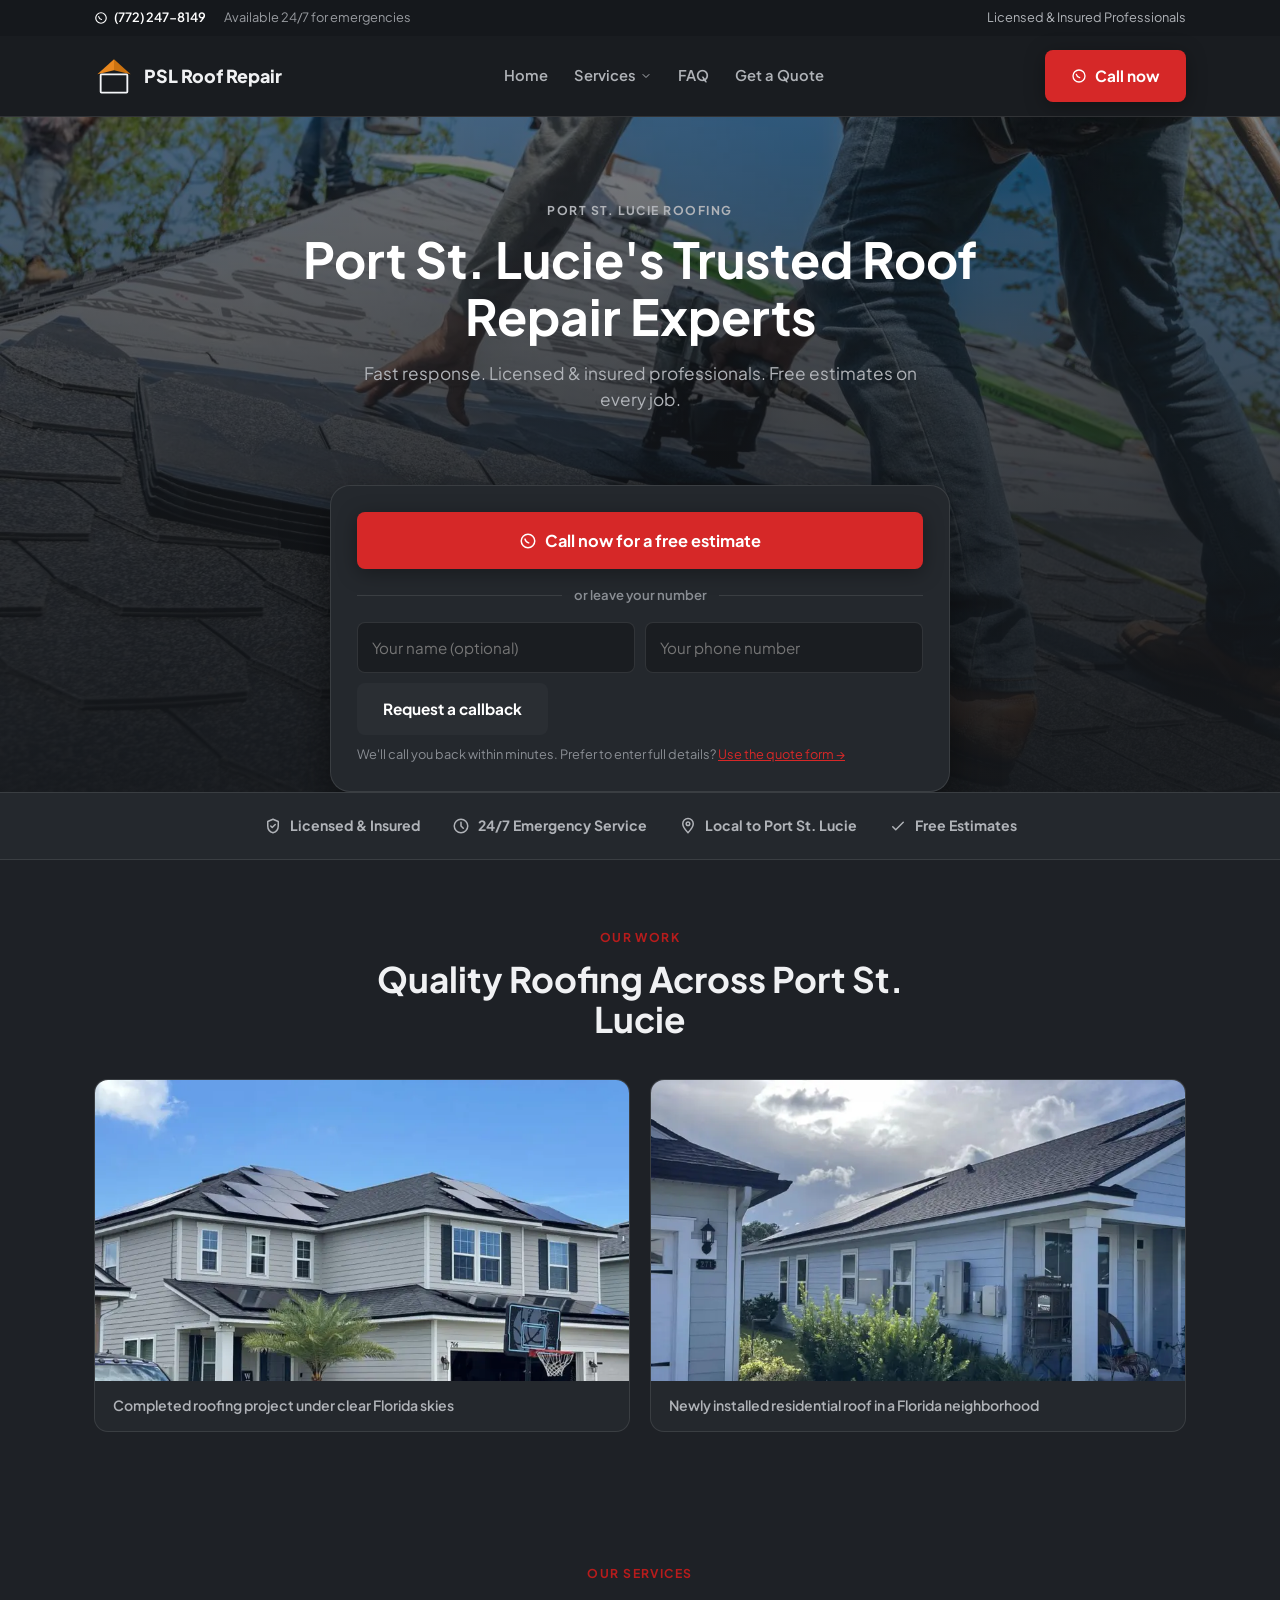
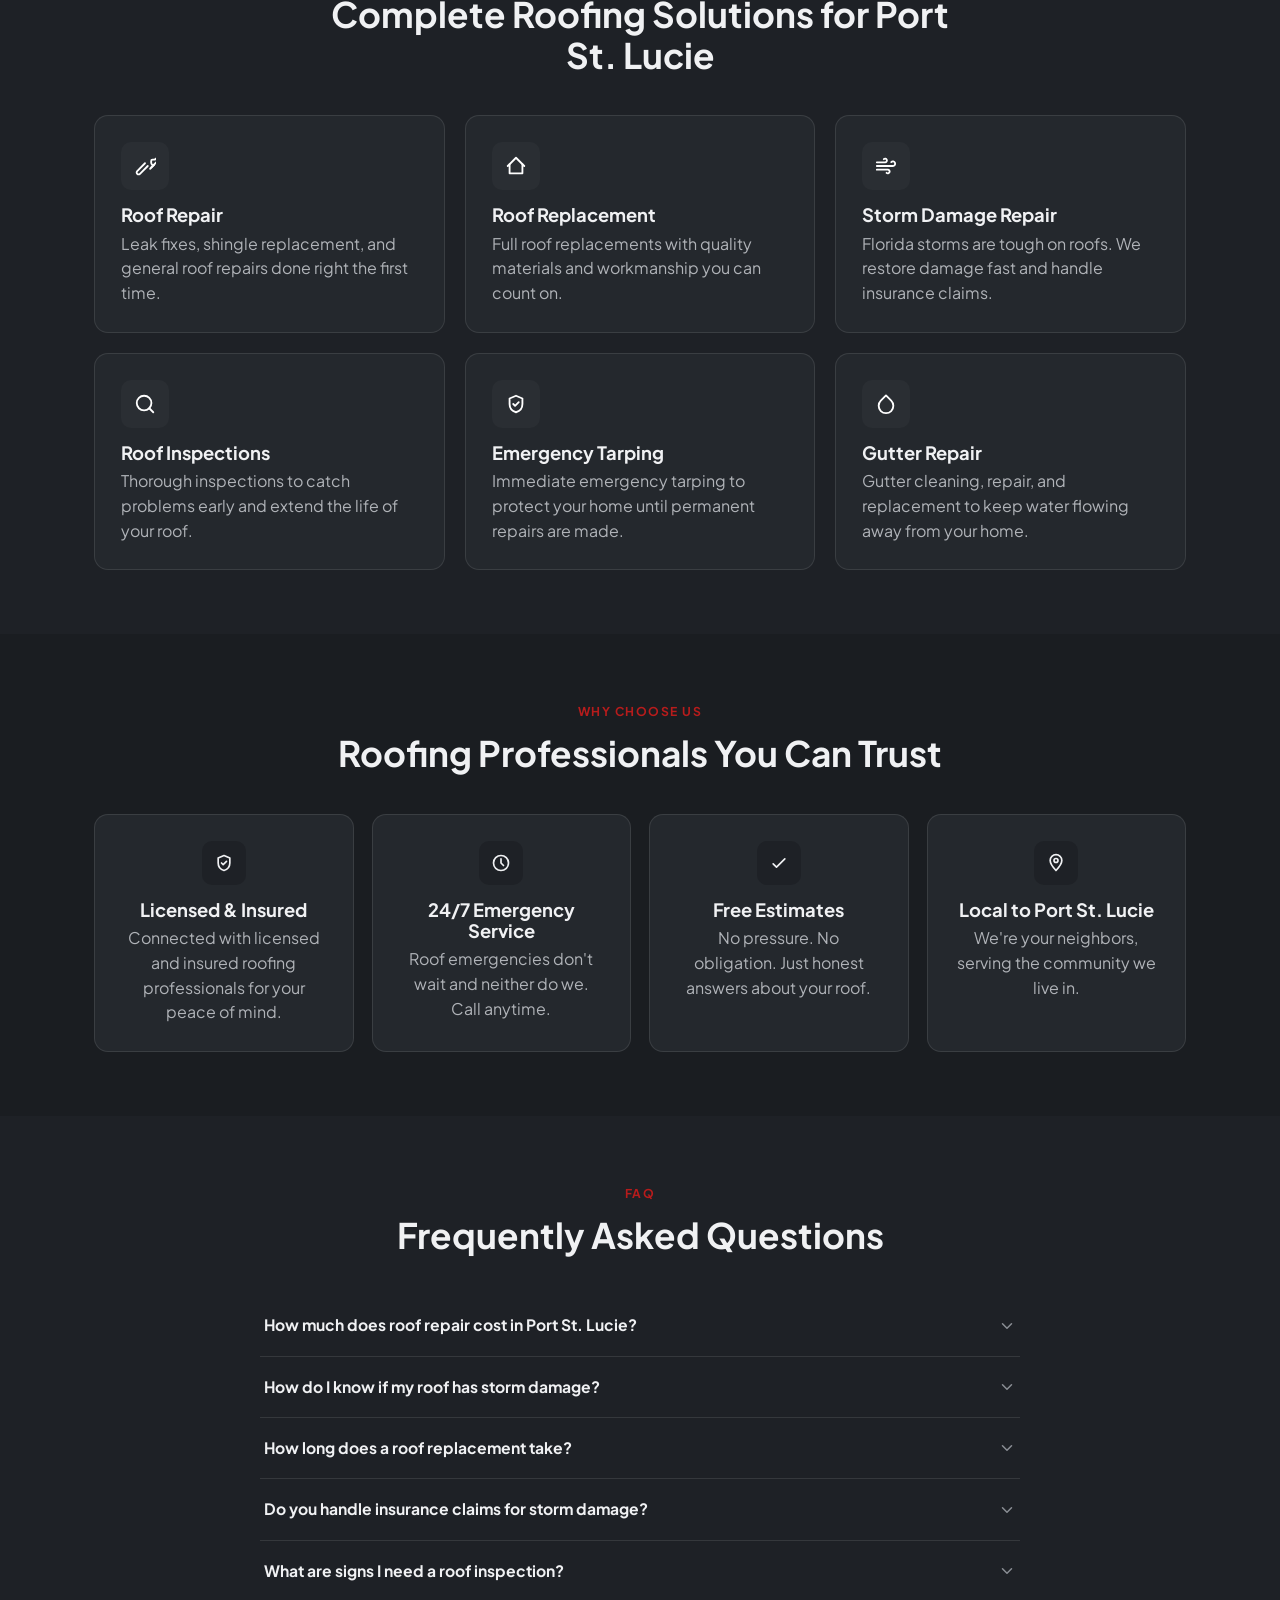
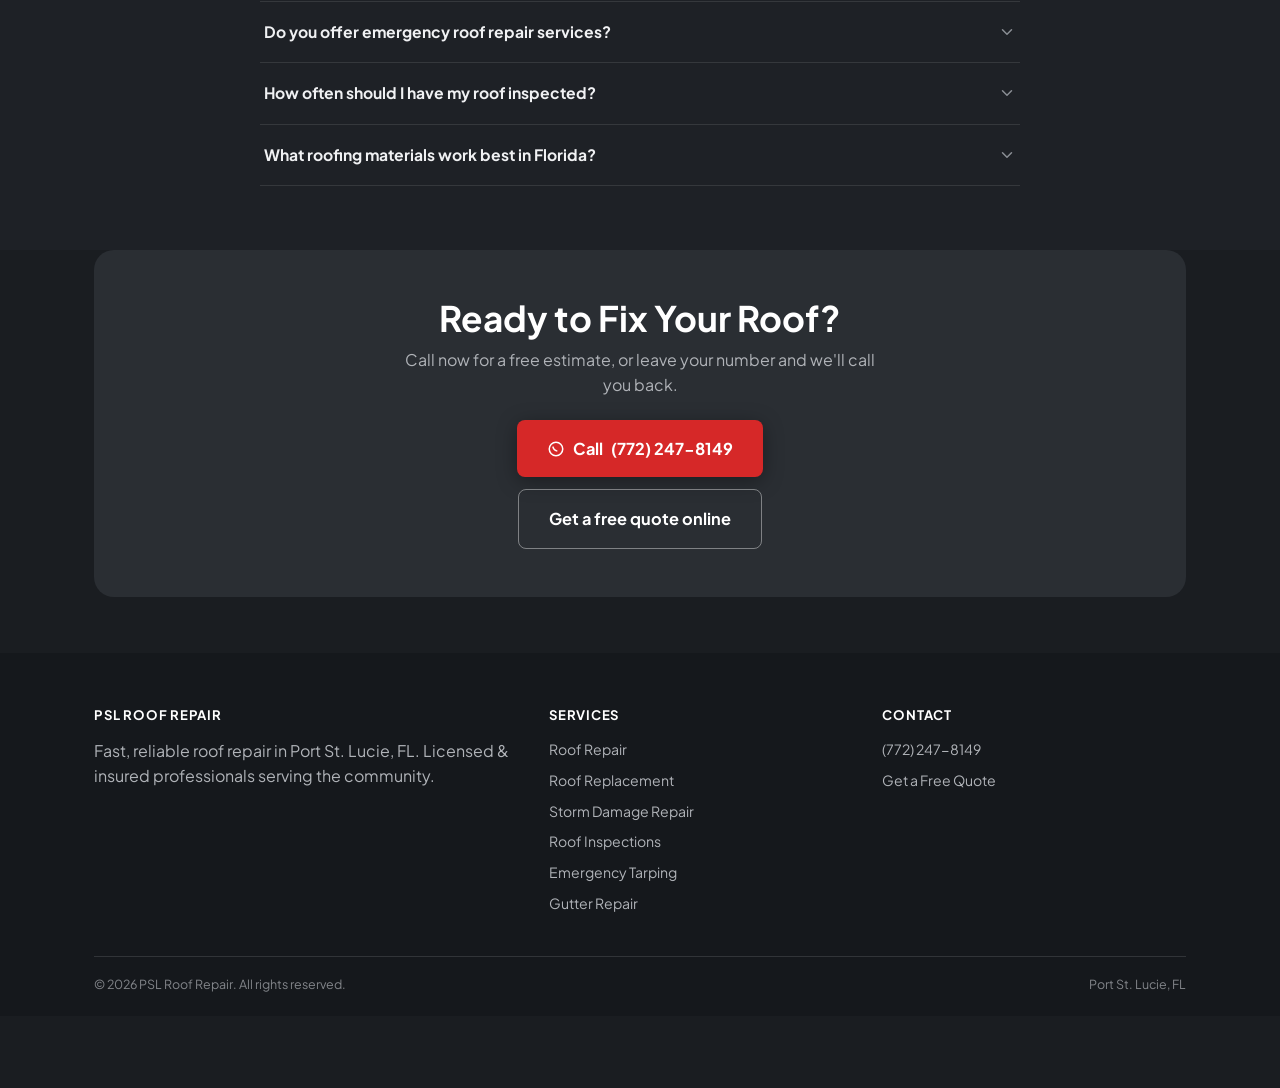
==== commit 389c0455: "Add Florida-verified roofing imagery: hero photo + supporting gallery" ====
--- a/index.html
+++ b/index.html
@@ -196,7 +196,15 @@
 
 <!-- Hero -->
 <section class="hero-navy">
-  <div class="container">
+  <div class="hero-image-wrap">
+    <picture>
+      <source srcset="assets/images/hero/hero-roofer-shingles-640.webp 640w, assets/images/hero/hero-roofer-shingles-1024.webp 1024w, assets/images/hero/hero-roofer-shingles-1600.webp 1600w" type="image/webp">
+      <source srcset="assets/images/hero/hero-roofer-shingles-1600.jpg 1600w" type="image/jpeg">
+      <img src="assets/images/hero/hero-roofer-shingles-1600.jpg" alt="Professional roofer installing architectural shingles on a residential roof" width="1600" height="1067" fetchpriority="high" class="hero-img" loading="eager">
+    </picture>
+    <div class="hero-overlay"></div>
+  </div>
+  <div class="container hero-content">
     <span class="eyebrow">Port St. Lucie Roofing</span>
     <h1>Port St. Lucie's Trusted Roof Repair Experts</h1>
     <p class="lede mx-auto">Fast response. Licensed &amp; insured professionals. Free estimates on every job.</p>
@@ -239,6 +247,34 @@
   </div>
 </div>
 
+<!-- Project gallery -->
+<section class="section section-alt">
+  <div class="container">
+    <div class="center" style="max-width:620px;margin:0 auto 40px;">
+      <span class="eyebrow">Our Work</span>
+      <h2>Quality Roofing Across Port St. Lucie</h2>
+    </div>
+    <div class="gallery-grid">
+      <figure class="gallery-item">
+        <picture>
+          <source srcset="assets/images/gallery/florida-completed-project-1-480.webp 480w, assets/images/gallery/florida-completed-project-1-800.webp 800w" type="image/webp">
+          <source srcset="assets/images/gallery/florida-completed-project-1-800.jpg 800w" type="image/jpeg">
+          <img src="assets/images/gallery/florida-completed-project-1-800.jpg" alt="Completed roofing project under clear Florida skies" width="800" height="450" loading="lazy">
+        </picture>
+        <figcaption>Completed roofing project under clear Florida skies</figcaption>
+      </figure>
+      <figure class="gallery-item">
+        <picture>
+          <source srcset="assets/images/gallery/florida-completed-project-2-480.webp 480w, assets/images/gallery/florida-completed-project-2-800.webp 800w" type="image/webp">
+          <source srcset="assets/images/gallery/florida-completed-project-2-800.jpg 800w" type="image/jpeg">
+          <img src="assets/images/gallery/florida-completed-project-2-800.jpg" alt="Newly installed residential roof in a Florida neighborhood" width="800" height="450" loading="lazy">
+        </picture>
+        <figcaption>Newly installed residential roof in a Florida neighborhood</figcaption>
+      </figure>
+    </div>
+  </div>
+</section>
+
 <!-- Services -->
 <section class="section section-alt" id="services">
   <div class="container">
--- a/styles.css
+++ b/styles.css
@@ -1,23 +1,23 @@
 /* =========================================================
    PSL ROOF REPAIR — UNIFIED DESIGN SYSTEM
-   Dark theme ported from UAT. Orange = CTA-only accent.
-   Plus Jakarta Sans. WCAG AA verified.
+   Charcoal dark theme. Red = CTA-only accent (WCAG AA verified).
+   Plus Jakarta Sans.
    ========================================================= */
 
 :root {
-  --navy: #0B2A4A;
-  --navy-dark: #050B16;
-  --navy-soft: #1B3A66;
-  --orange: #E8871E;
-  --orange-dark: #CB7210;
-  --on-orange: #402400;
-
-  --bg: #081226;
-  --surface: #101F3D;
-  --surface-alt: #0C1A33;
-  --ink: #F5F7FA;
-  --ink-soft: #B6C2D6;
-  --ink-faint: #93A1B8;
+  --charcoal: #2A2E33;
+  --charcoal-dark: #15181C;
+  --charcoal-soft: #3A3F45;
+  --red: #D62828;
+  --red-dark: #B71C1C;
+  --on-red: #FFFFFF;
+
+  --bg: #1A1D21;
+  --surface: #24282D;
+  --surface-alt: #1E2126;
+  --ink: #F0F1F3;
+  --ink-soft: #B0B3B8;
+  --ink-faint: #8A8E94;
   --border: rgba(255, 255, 255, 0.1);
   --success: #2ECC71;
 
@@ -54,7 +54,7 @@
 .section-alt { background: var(--surface-alt); }
 .eyebrow {
   display: inline-block; font-size: 0.76rem; font-weight: 700; letter-spacing: 0.12em;
-  text-transform: uppercase; color: var(--orange-dark); margin-bottom: 12px;
+  text-transform: uppercase; color: var(--red-dark); margin-bottom: 12px;
 }
 h1 { font-size: clamp(2rem, 4.2vw, 3.1rem); }
 h2 { font-size: clamp(1.6rem, 2.8vw, 2.2rem); margin-bottom: 14px; color: var(--ink); }
@@ -75,13 +75,13 @@
 }
 
 .skip-link {
-  position: absolute; left: -999px; top: 0; background: var(--navy); color: #fff;
+  position: absolute; left: -999px; top: 0; background: var(--charcoal); color: #fff;
   padding: 10px 16px; border-radius: 0 0 8px 0; z-index: 200; font-weight: 600;
 }
 .skip-link:focus { left: 0; }
 
 a:focus-visible, button:focus-visible, input:focus-visible, select:focus-visible, textarea:focus-visible {
-  outline: 2.5px solid var(--orange); outline-offset: 2px; border-radius: 4px;
+  outline: 2.5px solid var(--red); outline-offset: 2px; border-radius: 4px;
 }
 
 /* ---------- Buttons ---------- */
@@ -92,17 +92,17 @@
   white-space: nowrap;
 }
 .btn:active { transform: scale(0.97); }
-.btn-primary { background: var(--orange); color: var(--on-orange); box-shadow: var(--shadow-soft); }
-.btn-primary:hover { background: var(--orange-dark); transform: translateY(-2px); box-shadow: var(--shadow-lift); }
-.btn-navy { background: var(--navy); color: #fff; }
-.btn-navy:hover { background: var(--navy-soft); transform: translateY(-2px); }
+.btn-primary { background: var(--red); color: var(--on-red); box-shadow: var(--shadow-soft); }
+.btn-primary:hover { background: var(--red-dark); transform: translateY(-2px); box-shadow: var(--shadow-lift); }
+.btn-navy { background: var(--charcoal); color: #fff; }
+.btn-navy:hover { background: var(--charcoal-soft); transform: translateY(-2px); }
 .btn-outline { border: 1.5px solid var(--border); color: var(--ink); }
-.btn-outline:hover { border-color: var(--navy-soft); background: var(--surface-alt); }
+.btn-outline:hover { border-color: var(--charcoal-soft); background: var(--surface-alt); }
 .btn-lg { padding: 16px 30px; font-size: 1.02rem; }
 .btn-block { width: 100%; }
 
 /* ---------- Utility bar ---------- */
-.utility-bar { background: var(--navy-dark); color: #CBD8E6; font-size: 0.8rem; padding: 8px 0; }
+.utility-bar { background: var(--charcoal-dark); color: #B0B3B8; font-size: 0.8rem; padding: 8px 0; }
 .utility-bar .container { display: flex; justify-content: space-between; align-items: center; flex-wrap: wrap; gap: 8px; }
 .utility-bar a { display: inline-flex; align-items: center; gap: 6px; font-weight: 600; color: #fff; }
 .utility-bar .u-left, .utility-bar .u-right { display: flex; align-items: center; gap: 18px; flex-wrap: wrap; }
@@ -111,7 +111,7 @@
 /* ---------- Header / Nav ---------- */
 .site-header {
   position: sticky; top: 0; z-index: 100;
-  background: rgba(8, 18, 38, 0.9); border-bottom: 1px solid var(--border);
+  background: rgba(26, 29, 33, 0.9); border-bottom: 1px solid var(--border);
   backdrop-filter: blur(6px);
 }
 .nav-row { display: flex; align-items: center; justify-content: space-between; padding: 14px 24px; }
@@ -136,11 +136,21 @@
 .dropdown-menu a:hover { background: var(--surface-alt); }
 
 /* ---------- Hero ---------- */
-.hero-navy { background: var(--navy); padding: 40px 0 44px; position: relative; }
-.hero-navy .container { text-align: center; }
-.hero-navy .eyebrow { color: #9FC1E8; }
+.hero-navy { background: var(--charcoal); position: relative; overflow: hidden; }
+.hero-image-wrap {
+  position: absolute; inset: 0; z-index: 0;
+}
+.hero-img {
+  width: 100%; height: 100%; object-fit: cover; object-position: center 30%;
+}
+.hero-overlay {
+  position: absolute; inset: 0;
+  background: linear-gradient(180deg, rgba(21,24,28,0.55) 0%, rgba(21,24,28,0.82) 60%, rgba(21,24,28,0.95) 100%);
+}
+.hero-content { position: relative; z-index: 1; padding: 80px 0 44px; text-align: center; }
+.hero-navy .eyebrow { color: #B0B3B8; }
 .hero-navy h1 { color: #fff; max-width: 760px; margin: 0 auto 14px; }
-.hero-navy p.lede { color: #B9CBDF; margin: 0 auto; }
+.hero-navy p.lede { color: #B0B3B8; margin: 0 auto; }
 .hero-navy .cta-row { display: flex; justify-content: center; gap: 12px; margin-top: 26px; flex-wrap: wrap; }
 
 .overlap-card {
@@ -157,10 +167,10 @@
   border: 1.5px solid var(--border); background: var(--bg); color: var(--ink);
   font: inherit; font-size: 0.95rem; transition: border-color 0.2s;
 }
-.callback-form input:focus { outline: none; border-color: var(--orange); }
+.callback-form input:focus { outline: none; border-color: var(--red); }
 .callback-form.has-error input[required] { border-color: #F0644F; }
 .callback-note { font-size: 0.8rem; color: var(--ink-faint); margin-top: 10px; }
-.callback-note a { color: var(--orange); text-decoration: underline; }
+.callback-note a { color: var(--red); text-decoration: underline; }
 
 /* ---------- Trust strip ---------- */
 .trust-strip { background: var(--surface); border-top: 1px solid var(--border); border-bottom: 1px solid var(--border); padding: 22px 0; }
@@ -188,9 +198,20 @@
   transition: transform 0.18s var(--ease), box-shadow 0.18s var(--ease);
 }
 .service-card:hover { transform: translateY(-3px); box-shadow: var(--shadow-lift); }
-.service-card .icon-tile { background: var(--navy); color: #fff; width: 48px; height: 48px; }
-.service-card .tag { font-size: 0.72rem; font-weight: 700; letter-spacing: 0.08em; text-transform: uppercase; color: var(--orange-dark); }
+.service-card .icon-tile { background: var(--charcoal); color: #fff; width: 48px; height: 48px; }
+.service-card .tag { font-size: 0.72rem; font-weight: 700; letter-spacing: 0.08em; text-transform: uppercase; color: var(--red-dark); }
 .service-card h3 { color: var(--ink); }
+
+/* ---------- Gallery ---------- */
+.gallery-grid { display: grid; grid-template-columns: repeat(2, 1fr); gap: 20px; }
+.gallery-item {
+  border-radius: var(--radius-md); overflow: hidden; position: relative;
+  border: 1px solid var(--border); background: var(--surface);
+}
+.gallery-item img { width: 100%; height: auto; display: block; aspect-ratio: 16/9; object-fit: cover; }
+.gallery-item figcaption {
+  padding: 14px 18px; font-size: 0.88rem; font-weight: 600; color: var(--ink-soft);
+}
 
 /* ---------- FAQ Accordion ---------- */
 .faq-item { border-bottom: 1px solid var(--border); }
@@ -222,7 +243,7 @@
 }
 .form-group input:focus,
 .form-group select:focus,
-.form-group textarea:focus { outline: none; border-color: var(--orange); }
+.form-group textarea:focus { outline: none; border-color: var(--red); }
 .contact-form .btn { width: 100%; font-size: 1.05rem; }
 .form-success {
   text-align: center; max-width: 700px; margin: 24px auto 0; padding: 20px;
@@ -232,14 +253,14 @@
 
 /* ---------- CTA banner ---------- */
 .cta-banner {
-  background: var(--navy); border-radius: var(--radius-lg); padding: 48px 32px; text-align: center;
+  background: var(--charcoal); border-radius: var(--radius-lg); padding: 48px 32px; text-align: center;
 }
 .cta-banner h2 { color: #fff; margin-bottom: 10px; }
-.cta-banner p { color: #B9CBDF; margin-bottom: 22px; max-width: 500px; margin-left: auto; margin-right: auto; }
+.cta-banner p { color: #B0B3B8; margin-bottom: 22px; max-width: 500px; margin-left: auto; margin-right: auto; }
 .cta-buttons { display: flex; flex-direction: column; gap: 12px; align-items: center; }
 
 /* ---------- Footer ---------- */
-.site-footer { background: var(--navy-dark); color: #B9C8D9; padding: 52px 0 22px; margin-top: 56px; }
+.site-footer { background: var(--charcoal-dark); color: #B0B3B8; padding: 52px 0 22px; margin-top: 56px; }
 .footer-grid { display: grid; grid-template-columns: 1.4fr 1fr 1fr; gap: 30px; padding-bottom: 32px; border-bottom: 1px solid rgba(255,255,255,0.12); }
 .footer-grid .footer-heading { color: #fff; font-size: 0.82rem; font-weight: 700; letter-spacing: 0.06em; text-transform: uppercase; margin-bottom: 14px; }
 .footer-grid ul li { margin-bottom: 9px; font-size: 0.88rem; }
@@ -271,9 +292,11 @@
   .nav-links, .nav-cta { display: none; }
   .nav-toggle { display: inline-flex; }
   .grid-2, .grid-3, .grid-4, .footer-grid { grid-template-columns: 1fr; }
+  .gallery-grid { grid-template-columns: 1fr; }
   .form-row { grid-template-columns: 1fr; }
   .utility-bar .u-right { display: none; }
   .section { padding: 44px 0; }
+  .hero-content { padding: 60px 0 36px; }
   .sticky-cta-bar { display: flex; }
   body.has-sticky-cta { padding-bottom: 76px; }
   .hero-navy .cta-row .btn { width: 100%; }
